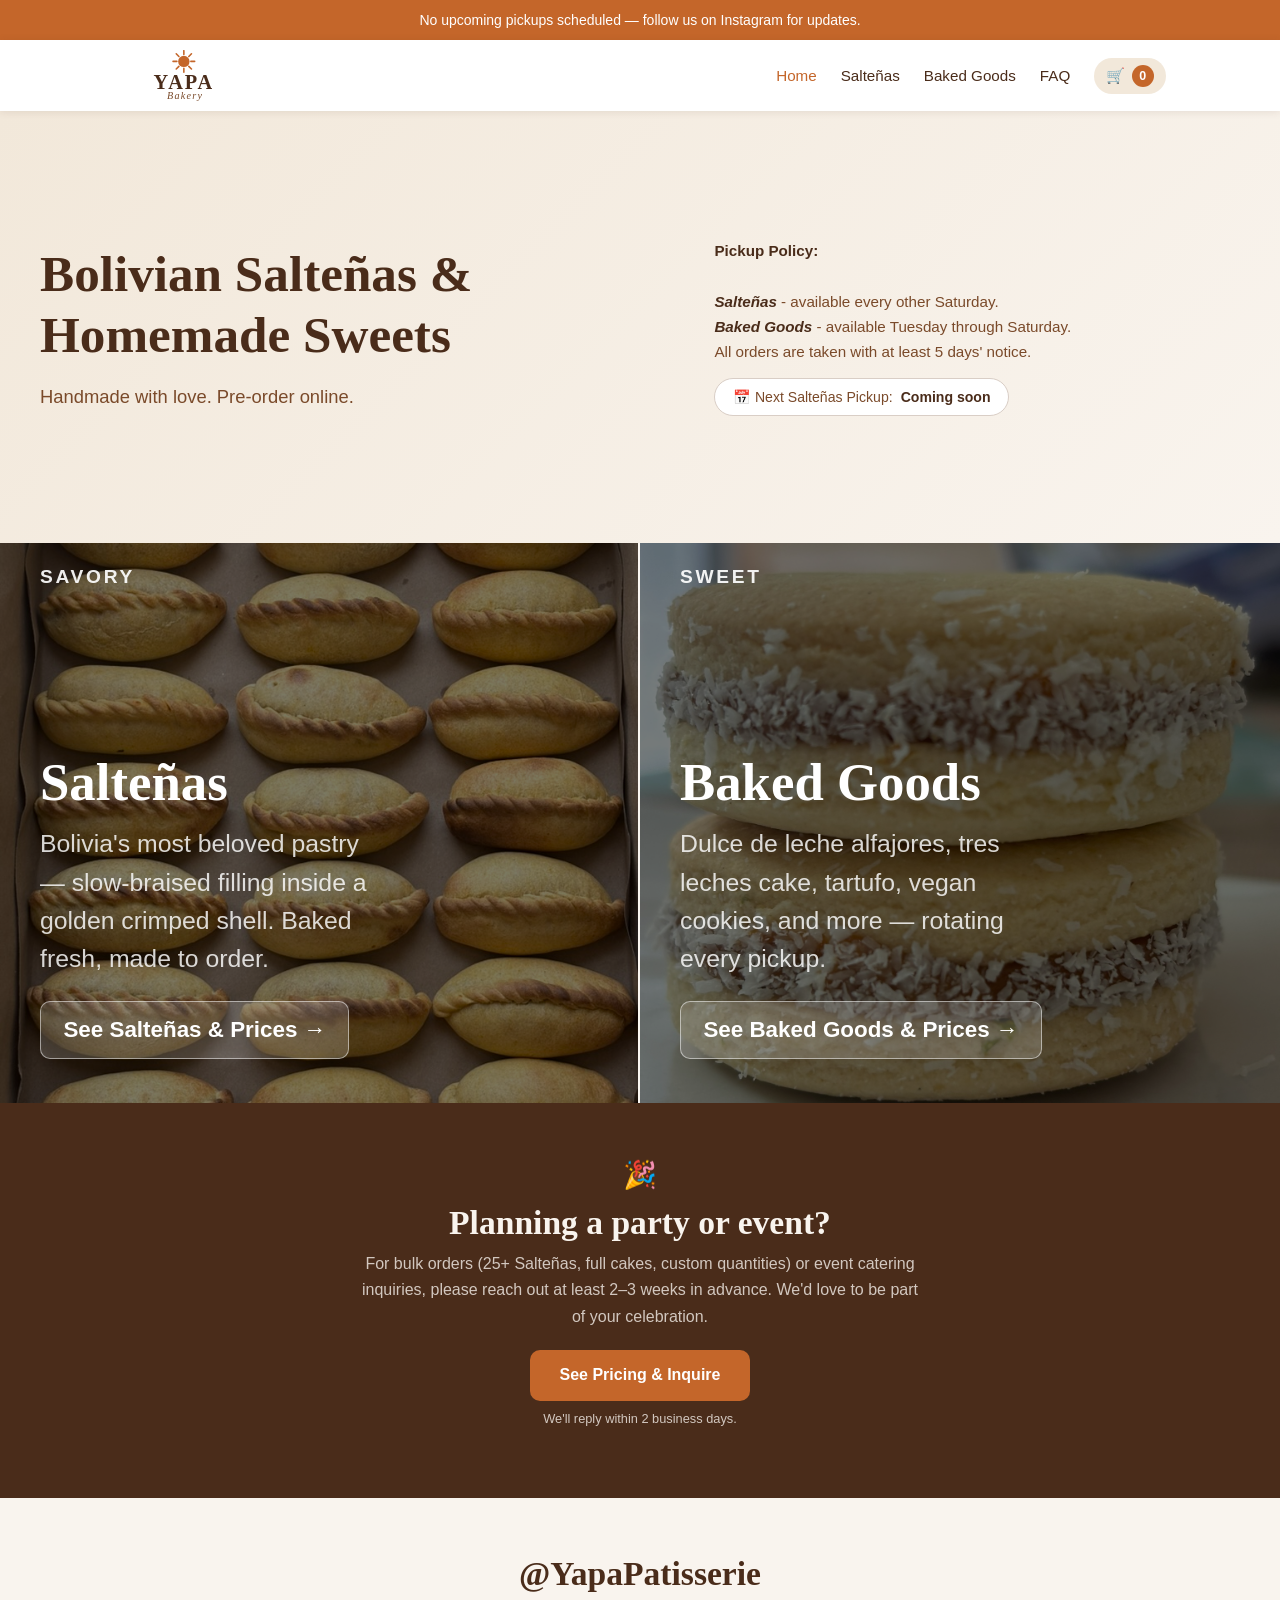
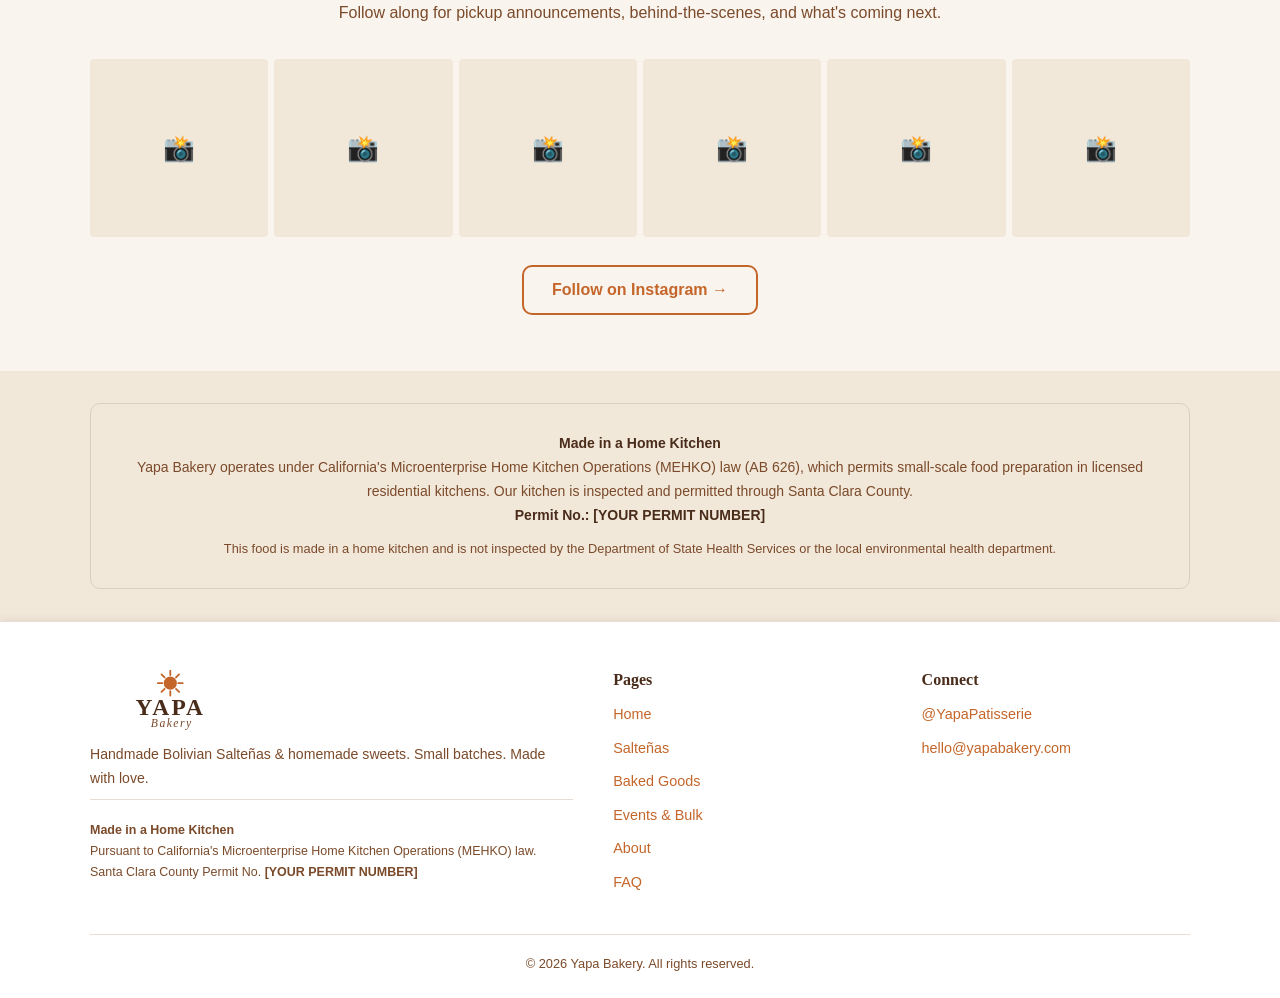
==== index.html @ ff2d9d15 "Update home hero text and remove location pill" ====
<!DOCTYPE html>
<html lang="en">
<head>
  <meta charset="UTF-8">
  <meta name="viewport" content="width=device-width, initial-scale=1.0">
  <title>Yapa Bakery — Bolivian Salteñas &amp; Homemade Sweets</title>
  <meta name="description" content="Yapa Bakery offers handmade Bolivian Salteñas and homemade sweets for pickup in Santa Clara County. Pre-order online — fresh, made with love.">
  <link rel="stylesheet" href="css/styles.css">
</head>
<body>

  <!-- Pickup Banner -->
  <div class="pickup-banner" id="pickup-banner">Loading pickup info…</div>

  <!-- Header -->
  <header class="site-header">
    <nav class="nav-inner">
      <a href="index.html" class="logo">
        <img src="Images/yapa_logo_option_b.svg" alt="Yapa Bakery">
      </a>
      <button class="hamburger" id="hamburger" aria-label="Toggle menu">
        <span></span><span></span><span></span>
      </button>
      <ul class="nav-links" id="nav-links">
        <li><a href="index.html">Home</a></li>
        <li><a href="saltenas.html">Salteñas</a></li>
        <li><a href="baked-goods.html">Baked Goods</a></li>
        <li><a href="faq.html">FAQ</a></li>
        <li class="nav-cart"><a href="cart.html" aria-label="View cart">🛒 <span id="nav-cart-count">0</span></a></li>
      </ul>
    </nav>
  </header>

  <main>

    <!-- ── Hero ── -->
    <section class="hero home-hero-plain" style="background: linear-gradient(135deg, #f2e8da 0%, #f9f4ee 100%);">
      <div class="hero-content home-hero-grid">
        <div class="home-hero-col home-hero-left">
          <h1>Bolivian Salteñas &amp; Homemade Sweets</h1>
          <p class="hero-intro">Handmade with love. Pre-order online.</p>
        </div>
        <div class="home-hero-col home-hero-right">
          <p class="hero-policy"><strong>Pickup Policy:</strong><br><br><strong><em>Salteñas</em></strong> - available every other Saturday.<br><strong><em>Baked Goods</em></strong> - available Tuesday through Saturday.<br>All orders are taken with at least 5 days' notice.</p>
          <div class="hero-pickup">
            📅 Next Salteñas Pickup: <strong id="hero-pickup-date">Loading…</strong>
          </div>
        </div>
      </div>
    </section>

    <!-- ── Menu Tiles: Salteñas | Baked Goods ── -->
    <div class="split-section">

      <a href="saltenas.html" class="split-tile">
        <div class="split-tile-bg" style="background-image: url('Images/Saltenas.jpeg');"></div>
        <span class="split-tile-label">Savory</span>
        <div class="split-tile-content">
          <h2>Salteñas</h2>
          <p>Bolivia's most beloved pastry — slow-braised filling inside a golden crimped shell. Baked fresh, made to order.</p>
          <span class="btn-tile">See Salteñas &amp; Prices →</span>
        </div>
      </a>

      <a href="baked-goods.html" class="split-tile">
        <div class="split-tile-bg" style="background-image: url('Images/Alfajores.jpeg');"></div>
        <span class="split-tile-label">Sweet</span>
        <div class="split-tile-content">
          <h2>Baked Goods</h2>
          <p>Dulce de leche alfajores, tres leches cake, tartufo, vegan cookies, and more — rotating every pickup.</p>
          <span class="btn-tile">See Baked Goods &amp; Prices →</span>
        </div>
      </a>

    </div>

    <!-- Planning a Party or Event -->
    <section class="events-section">
      <div style="font-size: 1.7rem; margin-bottom: .35rem;">🎉</div>
      <h2>Planning a party or event?</h2>
      <p>For bulk orders (25+ Salteñas, full cakes, custom quantities) or event catering inquiries, please reach out at least 2–3 weeks in advance. We'd love to be part of your celebration.</p>
      <a href="events.html" class="btn btn-primary">See Pricing &amp; Inquire</a>
      <p style="font-size: .8rem; margin-top: .45rem;">We'll reply within 2 business days.</p>
    </section>

    <!-- ── Instagram ── -->
    <section class="insta-section">
      <h2>@YapaPatisserie</h2>
      <p>Follow along for pickup announcements, behind-the-scenes, and what's coming next.</p>
      <!--
        TO ADD YOUR INSTAGRAM FEED:
        1. Go to behold.so → create a free account
        2. Connect your @YapaPatisserie account
        3. Copy the embed code and replace the placeholder grid below
      -->
      <div class="insta-grid">
        <div class="insta-item">📸</div>
        <div class="insta-item">📸</div>
        <div class="insta-item">📸</div>
        <div class="insta-item">📸</div>
        <div class="insta-item">📸</div>
        <div class="insta-item">📸</div>
      </div>
      <a href="https://instagram.com/YapaPatisserie" target="_blank" rel="noopener" class="btn btn-outline">Follow on Instagram →</a>
    </section>

    <!-- MEHKO Disclosure -->
    <section class="section section-alt home-mehko-section">
      <div class="section-inner">
        <div class="mehko-notice">
          <strong>Made in a Home Kitchen</strong><br>
          Yapa Bakery operates under California's Microenterprise Home Kitchen Operations (MEHKO) law (AB 626),
          which permits small-scale food preparation in licensed residential kitchens.
          Our kitchen is inspected and permitted through Santa Clara County.<br>
          <strong>Permit No.: [YOUR PERMIT NUMBER]</strong><br>
          <span class="mehko-disclaimer">
            This food is made in a home kitchen and is not inspected by the Department of State Health Services or the local environmental health department.
          </span>
        </div>
      </div>
    </section>

  </main>

  <!-- Footer -->
  <footer>
    <div class="footer-inner">
      <div>
        <img src="Images/yapa_logo_option_b.svg" alt="Yapa Bakery" class="footer-logo">
        <p>Handmade Bolivian Salteñas &amp; homemade sweets. Small batches. Made with love.</p>
        <p class="footer-mehko">
          <strong>Made in a Home Kitchen</strong><br>
          Pursuant to California's Microenterprise Home Kitchen Operations (MEHKO) law.<br>
          Santa Clara County Permit No. <strong>[YOUR PERMIT NUMBER]</strong>
        </p>
      </div>
      <div>
        <h4>Pages</h4>
        <ul>
          <li><a href="index.html">Home</a></li>
          <li><a href="saltenas.html">Salteñas</a></li>
          <li><a href="baked-goods.html">Baked Goods</a></li>
          <li><a href="events.html">Events &amp; Bulk</a></li>
          <li><a href="about.html">About</a></li>
          <li><a href="faq.html">FAQ</a></li>
        </ul>
      </div>
      <div>
        <h4>Connect</h4>
        <ul>
          <li><a href="https://instagram.com/YapaPatisserie" target="_blank">@YapaPatisserie</a></li>
          <li><a href="mailto:hello@yapabakery.com">hello@yapabakery.com</a></li>
        </ul>
      </div>
    </div>
    <div class="footer-bottom">
      &copy; <span id="year"></span> Yapa Bakery. All rights reserved.
    </div>
  </footer>

  <script src="js/main.js"></script>
  <script>document.getElementById('year').textContent = new Date().getFullYear();</script>
</body>
</html>
---- css/styles.css ----
/* ============================================================
   YAPA BAKERY — Design System
   Colors: deep brown #4A2C1A, terracotta #C4662A,
           cream #F9F4EE, surface #F2E8DA, muted #7A4A2A
   ============================================================ */

:root {
  --brown:      #4A2C1A;
  --terracotta: #C4662A;
  --cream:      #F9F4EE;
  --surface:    #F2E8DA;
  --muted:      #7A4A2A;
  --white:      #ffffff;
  --shadow:     0 2px 14px rgba(74, 44, 26, 0.13);
  --shadow-lg:  0 8px 28px rgba(74, 44, 26, 0.18);
  --font-serif: Georgia, 'Times New Roman', serif;
  --font-sans:  -apple-system, BlinkMacSystemFont, 'Segoe UI', Roboto, sans-serif;
  --max:        1100px;
  --r:          10px;
}

/* ===== RESET ===== */
*, *::before, *::after { box-sizing: border-box; margin: 0; padding: 0; }
html { scroll-behavior: smooth; }
body {
  font-family: var(--font-sans);
  background: var(--cream);
  color: var(--brown);
  line-height: 1.65;
  -webkit-font-smoothing: antialiased;
}

/* ===== TYPOGRAPHY ===== */
h1, h2, h3, h4 { font-family: var(--font-serif); line-height: 1.2; }
h1 { font-size: clamp(2rem, 5vw, 3.2rem); }
h2 { font-size: clamp(1.5rem, 3vw, 2.1rem); }
h3 { font-size: 1.2rem; }
p  { color: var(--muted); }
a  { color: var(--terracotta); text-decoration: none; }
a:hover { text-decoration: underline; }
img { max-width: 100%; height: auto; display: block; }

/* ===== BUTTONS ===== */
.btn {
  display: inline-block;
  padding: .75rem 1.75rem;
  border-radius: var(--r);
  font-family: var(--font-sans);
  font-size: 1rem;
  font-weight: 600;
  cursor: pointer;
  transition: all .2s;
  border: 2px solid transparent;
  text-decoration: none;
  line-height: 1.4;
}
.btn-primary {
  background: var(--terracotta);
  color: var(--white);
}
.btn-primary:hover { background: #a8531f; text-decoration: none; color: var(--white); }
.btn-outline {
  background: transparent;
  border-color: var(--terracotta);
  color: var(--terracotta);
}
.btn-outline:hover { background: var(--terracotta); color: var(--white); text-decoration: none; }
.btn:disabled {
  opacity: .5;
  cursor: not-allowed;
}

/* ===== PICKUP BANNER ===== */
.pickup-banner {
  background: var(--terracotta);
  color: var(--white);
  text-align: center;
  padding: .6rem 1rem;
  font-size: .875rem;
  line-height: 1.5;
}
.pickup-banner strong { font-size: .9rem; }
.pickup-banner a { color: var(--white); text-decoration: underline; font-weight: 600; }

/* ===== HEADER / NAV ===== */
.site-header {
  background: var(--white);
  box-shadow: 0 1px 8px rgba(74, 44, 26, .1);
  position: sticky;
  top: 0;
  z-index: 100;
}
.nav-inner {
  max-width: var(--max);
  margin: 0 auto;
  padding: .6rem 1.5rem;
  display: flex;
  align-items: center;
  justify-content: space-between;
  gap: 1rem;
}
.logo {
  display: flex;
  align-items: center;
  gap: .6rem;
  text-decoration: none;
}
.logo img { height: 52px; width: auto; }
.logo-text {
  font-family: var(--font-serif);
  font-size: 1.3rem;
  font-weight: bold;
  color: var(--brown);
  line-height: 1.1;
}
.logo-text span { color: var(--terracotta); font-style: italic; font-weight: normal; font-size: 1rem; display: block; }

.nav-links {
  display: flex;
  gap: 1.5rem;
  align-items: center;
  list-style: none;
}
.nav-links a {
  color: var(--brown);
  font-weight: 500;
  font-size: .95rem;
  transition: color .2s;
}
.nav-links a:hover,
.nav-links a.active { color: var(--terracotta); text-decoration: none; }
.nav-links .nav-cta a {
  background: var(--terracotta);
  color: var(--white);
  padding: .4rem 1.1rem;
  border-radius: var(--r);
  font-size: .9rem;
}
.nav-links .nav-cta a:hover { background: #a8531f; }

.nav-links .nav-cart a {
  display: inline-flex;
  align-items: center;
  gap: .4rem;
  background: var(--surface);
  color: var(--brown);
  padding: .35rem .75rem;
  border-radius: 999px;
  font-size: .95rem;
  font-weight: 700;
}

.nav-links .nav-cart a:hover {
  background: #e7ddd4;
}

#nav-cart-count {
  min-width: 1.4rem;
  height: 1.4rem;
  display: inline-flex;
  align-items: center;
  justify-content: center;
  border-radius: 999px;
  background: var(--terracotta);
  color: var(--white);
  font-size: .78rem;
  line-height: 1;
  padding: 0 .3rem;
}

/* Hamburger */
.hamburger {
  display: none;
  background: none;
  border: none;
  cursor: pointer;
  padding: .25rem;
  flex-direction: column;
  gap: 5px;
}
.hamburger span {
  display: block;
  width: 24px;
  height: 2px;
  background: var(--brown);
  border-radius: 2px;
  transition: all .3s;
}
.hamburger.open span:nth-child(1) { transform: translateY(7px) rotate(45deg); }
.hamburger.open span:nth-child(2) { opacity: 0; }
.hamburger.open span:nth-child(3) { transform: translateY(-7px) rotate(-45deg); }

/* ===== PAGE HEADER ===== */
.page-header {
  background: var(--surface);
  padding: 3.5rem 1.5rem 2.5rem;
  text-align: center;
}
.page-header h1 { margin-bottom: .5rem; }
.page-header p { font-size: 1.05rem; max-width: 560px; margin: 0 auto; }

/* ===== HERO ===== */
.hero {
  position: relative;
  min-height: 82vh;
  display: flex;
  align-items: center;
}
.hero-bg {
  position: absolute;
  inset: 0;
  background-size: cover;
  background-position: center 30%;
  filter: brightness(.55);
}
.hero-content {
  position: relative;
  max-width: var(--max);
  margin: 0 auto;
  padding: 5rem 1.5rem;
  color: var(--white);
}
.hero-eyebrow {
  display: inline-block;
  background: var(--terracotta);
  color: var(--white);
  padding: .3rem .9rem;
  border-radius: 20px;
  font-size: .78rem;
  font-weight: 700;
  letter-spacing: .08em;
  text-transform: uppercase;
  margin-bottom: .9rem;
}
.hero-content h1 { color: var(--white); max-width: 640px; margin-bottom: 1rem; }
.hero-content p { font-size: 1.15rem; max-width: 500px; color: rgba(255,255,255,.88); margin-bottom: 1.75rem; }
.hero-actions { display: flex; gap: .75rem; flex-wrap: wrap; }

/* ===== SECTIONS ===== */
.section { padding: 4.5rem 1.5rem; }
.section-alt { background: var(--surface); }
.section-inner { max-width: var(--max); margin: 0 auto; }

.section-header {
  text-align: center;
  margin-bottom: 2.75rem;
}
.section-header h2 { margin-bottom: .5rem; }
.section-header p { font-size: 1.05rem; }
.divider {
  width: 55px;
  height: 3px;
  background: var(--terracotta);
  border-radius: 2px;
  margin: .7rem auto 0;
}

/* ===== FOOD CARDS ===== */
.food-grid {
  display: grid;
  grid-template-columns: repeat(auto-fit, minmax(290px, 1fr));
  gap: 1.5rem;
}
.food-card {
  background: var(--white);
  border-radius: var(--r);
  overflow: hidden;
  box-shadow: var(--shadow);
  transition: transform .2s, box-shadow .2s;
}
.food-card:hover { transform: translateY(-5px); box-shadow: var(--shadow-lg); }
.food-card img { width: 100%; height: 230px; object-fit: cover; }
.food-card-body { padding: 1.25rem; }
.food-card-body h3 { margin-bottom: .35rem; color: var(--brown); }
.food-card-body p { font-size: .93rem; }

/* ===== STORY SECTION ===== */
.story-grid {
  display: grid;
  grid-template-columns: 1fr 1fr;
  gap: 3.5rem;
  align-items: center;
}
.story-text h2 { margin-bottom: 1rem; }
.story-text p { margin-bottom: .9rem; line-height: 1.85; }
.story-text .btn { margin-top: .5rem; }
.story-img { border-radius: var(--r); overflow: hidden; box-shadow: var(--shadow-lg); }
.story-img img { width: 100%; aspect-ratio: 4/3; object-fit: cover; }

/* Next Pickup callout */
.pickup-callout {
  background: var(--brown);
  color: var(--cream);
  border-radius: var(--r);
  padding: 2rem 2.5rem;
  display: flex;
  align-items: center;
  justify-content: space-between;
  gap: 1.5rem;
  flex-wrap: wrap;
  margin-top: 3rem;
}
.pickup-callout h3 { color: var(--cream); font-family: var(--font-serif); margin-bottom: .25rem; }
.pickup-callout p { color: rgba(249,244,238,.75); margin: 0; font-size: .95rem; }
#callout-date { color: var(--terracotta); }

/* ===== FOOD PAGE ===== */
.food-section { padding: 4rem 1.5rem; }
.food-section:nth-child(even) { background: var(--surface); }
.food-section-inner { max-width: var(--max); margin: 0 auto; }

.food-feature {
  display: grid;
  grid-template-columns: 1.1fr 1fr;
  gap: 3rem;
  align-items: start;
  margin-bottom: 2.5rem;
}
.food-feature.reverse { direction: rtl; }
.food-feature.reverse > * { direction: ltr; }
.food-feature img {
  width: 100%;
  border-radius: var(--r);
  aspect-ratio: 4/3;
  object-fit: cover;
  box-shadow: var(--shadow);
}
.food-feature-text h2 { margin-bottom: .75rem; }
.food-feature-text p { line-height: 1.85; margin-bottom: .75rem; }
.food-tag {
  display: inline-block;
  background: var(--surface);
  color: var(--muted);
  border: 1px solid #d9cec6;
  padding: .2rem .7rem;
  border-radius: 20px;
  font-size: .78rem;
  font-weight: 600;
  margin: 0 .25rem .5rem 0;
  text-transform: uppercase;
  letter-spacing: .04em;
}
.photo-mosaic {
  display: grid;
  grid-template-columns: repeat(auto-fill, minmax(180px, 1fr));
  gap: .85rem;
  margin-top: 1.75rem;
}
.photo-mosaic img {
  border-radius: var(--r);
  width: 100%;
  aspect-ratio: 1/1;
  object-fit: cover;
  transition: transform .2s, box-shadow .2s;
}
.photo-mosaic img:hover { transform: scale(1.03); box-shadow: var(--shadow-lg); }
.photo-mosaic img.tall { aspect-ratio: 3/4; }

/* ===== ORDER PAGE ===== */
.order-wrapper {
  max-width: 820px;
  margin: 0 auto;
  padding: 3rem 1.5rem;
}
.order-info-bar {
  background: var(--surface);
  border-left: 4px solid var(--terracotta);
  border-radius: 0 var(--r) var(--r) 0;
  padding: 1.1rem 1.5rem;
  margin-bottom: 2rem;
}
.order-info-bar h3 { margin-bottom: .3rem; font-size: 1.05rem; }
.order-info-bar p { font-size: .9rem; margin: 0; }

.order-form-card {
  background: var(--white);
  border-radius: var(--r);
  box-shadow: var(--shadow);
  padding: 2rem 2.25rem;
}
.form-row {
  display: grid;
  grid-template-columns: 1fr 1fr;
  gap: 1rem;
}
.form-group { margin-bottom: 1.1rem; }
.form-group label {
  display: block;
  font-weight: 600;
  font-size: .9rem;
  color: var(--brown);
  margin-bottom: .35rem;
}
.form-group input,
.form-group select,
.form-group textarea {
  width: 100%;
  padding: .65rem .9rem;
  border: 1.5px solid #d9cec6;
  border-radius: var(--r);
  font-family: var(--font-sans);
  font-size: .97rem;
  background: var(--cream);
  color: var(--brown);
  transition: border-color .2s;
}
.form-group input:focus,
.form-group select:focus,
.form-group textarea:focus {
  outline: none;
  border-color: var(--terracotta);
}

.menu-section-title {
  font-family: var(--font-serif);
  font-size: 1rem;
  color: var(--muted);
  margin: 1.5rem 0 .4rem;
  padding-bottom: .35rem;
  border-bottom: 1px solid var(--surface);
  text-transform: uppercase;
  letter-spacing: .04em;
  font-size: .82rem;
  font-weight: bold;
}
.item-row {
  display: flex;
  align-items: center;
  justify-content: space-between;
  gap: .75rem;
  padding: .65rem 0;
  border-bottom: 1px solid #f3ede7;
}
.item-row:last-child { border-bottom: none; }
.item-info { flex: 1; }
.item-name { font-weight: 600; font-size: .97rem; color: var(--brown); }
.item-desc { font-size: .82rem; color: var(--muted); }
.item-price-tag { font-size: .88rem; color: var(--terracotta); font-weight: 600; min-width: 50px; text-align: right; }
.qty-wrap { display: flex; align-items: center; gap: .4rem; }
.qty-input {
  width: 58px !important;
  text-align: center;
  padding: .45rem .5rem !important;
  font-weight: 600;
}

.order-total-bar {
  background: var(--surface);
  border-radius: var(--r);
  padding: 1rem 1.25rem;
  display: flex;
  justify-content: space-between;
  align-items: center;
  margin: 1.5rem 0;
}
.order-total-bar .label { font-weight: 600; color: var(--brown); }
.order-total-bar .amount {
  font-family: var(--font-serif);
  font-size: 1.5rem;
  color: var(--terracotta);
  font-weight: bold;
}

.cart-add-panel {
  margin: 1.4rem 0 1rem;
  padding: 1rem 1.1rem;
  border: 1px solid #e6d9cf;
  border-radius: var(--r);
  background: var(--surface);
}

.cart-add-panel h3 {
  font-size: 1rem;
  margin-bottom: .7rem;
}

.cart-add-row {
  display: grid;
  grid-template-columns: minmax(210px, 1fr) 90px auto;
  gap: .7rem;
}

.cart-add-row select,
.cart-add-row input {
  width: 100%;
  padding: .65rem .8rem;
  border: 1.5px solid #d9cec6;
  border-radius: var(--r);
  font-family: var(--font-sans);
  font-size: .95rem;
  background: var(--cream);
  color: var(--brown);
}

.cart-add-row .btn {
  white-space: nowrap;
}

.submit-btn-wrap { text-align: center; }
#submit-order-btn {
  width: 100%;
  padding: 1rem;
  font-size: 1.05rem;
}

.closed-notice {
  background: var(--surface);
  border-radius: var(--r);
  padding: 2.5rem 2rem;
  text-align: center;
}
.closed-notice h3 { margin-bottom: .75rem; }
.closed-notice p { margin-bottom: 1.25rem; }

/* Bulk orders section */
.bulk-section {
  background: var(--surface);
  border-radius: var(--r);
  padding: 2rem;
  margin-top: 2.5rem;
  text-align: center;
}
.bulk-section h3 { margin-bottom: .6rem; }
.bulk-section p { margin-bottom: 1.25rem; font-size: .95rem; }

/* ===== ABOUT PAGE ===== */
.about-lead {
  display: grid;
  grid-template-columns: 1fr 1.3fr;
  gap: 3.5rem;
  align-items: center;
  max-width: var(--max);
  margin: 0 auto;
  padding: 4.5rem 1.5rem;
}
.about-lead img {
  border-radius: var(--r);
  width: 100%;
  aspect-ratio: 3/4;
  object-fit: cover;
  box-shadow: var(--shadow-lg);
}
.about-text h1 { margin-bottom: 1rem; }
.about-text p { line-height: 1.9; margin-bottom: 1rem; }
.about-text blockquote {
  border-left: 3px solid var(--terracotta);
  padding: .6rem 1.25rem;
  font-family: var(--font-serif);
  font-size: 1.1rem;
  color: var(--brown);
  font-style: italic;
  margin: 1.5rem 0;
}

.yapa-meaning-section {
  background: var(--brown);
  padding: 4rem 1.5rem;
  text-align: center;
}
.yapa-meaning-section h2 { color: var(--cream); margin-bottom: 1rem; }
.yapa-meaning-section p { color: rgba(249,244,238,.8); max-width: 620px; margin: 0 auto .85rem; line-height: 1.9; }
.yapa-word {
  font-family: var(--font-serif);
  font-size: 4rem;
  color: var(--terracotta);
  line-height: 1;
  margin-bottom: .5rem;
}

.bolivian-section {
  max-width: var(--max);
  margin: 0 auto;
  padding: 4rem 1.5rem;
  display: grid;
  grid-template-columns: 1fr 1fr;
  gap: 3rem;
  align-items: center;
}
.bolivian-section img {
  border-radius: var(--r);
  width: 100%;
  aspect-ratio: 4/3;
  object-fit: cover;
  box-shadow: var(--shadow);
}
.bolivian-text h2 { margin-bottom: 1rem; }
.bolivian-text p { line-height: 1.9; margin-bottom: .9rem; }

.mehko-notice {
  background: var(--surface);
  border: 1px solid #d9cec6;
  border-radius: var(--r);
  padding: 1.25rem 1.75rem;
  max-width: var(--max);
  margin: 0 auto 3rem;
  font-size: .875rem;
  color: var(--muted);
  text-align: center;
  line-height: 1.7;
}
.mehko-notice strong { color: var(--brown); }

.home-mehko-section {
  padding-top: 2rem;
  padding-bottom: 2rem;
}

.home-mehko-section .section-inner {
  display: flex;
  justify-content: center;
}

.home-mehko-section .mehko-notice {
  margin-bottom: 0;
  padding: 1.75rem 2rem;
}

.mehko-disclaimer {
  font-size: .8rem;
  display: block;
  margin-top: .65rem;
}

/* ===== FAQ PAGE ===== */
.faq-wrapper {
  max-width: 740px;
  margin: 0 auto;
  padding: 3rem 1.5rem;
}
.faq-item { border-bottom: 1px solid #d9cec6; }
.faq-q {
  width: 100%;
  text-align: left;
  background: none;
  border: none;
  padding: 1.2rem 0;
  font-family: var(--font-serif);
  font-size: 1.05rem;
  color: var(--brown);
  cursor: pointer;
  display: flex;
  justify-content: space-between;
  align-items: center;
  gap: 1rem;
}
.faq-icon {
  font-size: 1.4rem;
  color: var(--terracotta);
  line-height: 1;
  flex-shrink: 0;
  transition: transform .25s;
}
.faq-item.open .faq-icon { transform: rotate(45deg); }
.faq-a {
  display: none;
  padding-bottom: 1.25rem;
  color: var(--muted);
  line-height: 1.85;
  font-size: .97rem;
}
.faq-a p { margin-bottom: .65rem; color: var(--muted); }
.faq-a p:last-child { margin-bottom: 0; }
.faq-item.open .faq-a { display: block; }

/* ===== FOOTER ===== */
footer {
  background: var(--white);
  color: var(--muted);
  padding: 3rem 1.5rem 1.5rem;
  border-top: 1px solid #e7ddd4;
  box-shadow: 0 -1px 8px rgba(74, 44, 26, .1);
}
.footer-inner {
  max-width: var(--max);
  margin: 0 auto;
  display: grid;
  grid-template-columns: 1.8fr 1fr 1fr;
  gap: 2.5rem;
  padding-bottom: 2rem;
}
footer h4 { color: var(--brown); font-family: var(--font-serif); margin-bottom: .75rem; font-size: 1rem; }
footer p { color: var(--muted); font-size: .88rem; line-height: 1.75; }
footer a { color: var(--terracotta); font-size: .9rem; }
footer a:hover { color: #a8531f; text-decoration: none; }
footer ul { list-style: none; }
footer ul li { margin-bottom: .45rem; }
.footer-logo {
  height: 60px;
  width: auto;
  margin-bottom: .75rem;
  filter: none;
}
.footer-mehko {
  border-top: 1px solid #e7ddd4;
  padding-top: 1.25rem;
  margin-top: .5rem;
  font-size: .78rem;
  color: var(--muted);
  line-height: 1.7;
}
.footer-bottom {
  border-top: 1px solid #e7ddd4;
  padding-top: 1.1rem;
  text-align: center;
  font-size: .8rem;
  color: var(--muted);
  max-width: var(--max);
  margin: 0 auto;
}

/* ===== UTILITIES ===== */
.text-center { text-align: center; }
.mt-2 { margin-top: 2rem; }
.hidden { display: none !important; }

/* ===== RESPONSIVE ===== */
@media (max-width: 800px) {
  .hamburger { display: flex; }
  .nav-links {
    display: none;
    position: absolute;
    top: 100%;
    left: 0;
    right: 0;
    background: var(--white);
    flex-direction: column;
    padding: 1rem 1.5rem;
    box-shadow: 0 4px 16px rgba(74,44,26,.12);
    gap: .7rem;
  }
  .nav-links.open { display: flex; }

  .story-grid,
  .food-feature,
  .food-feature.reverse,
  .about-lead,
  .bolivian-section {
    grid-template-columns: 1fr;
    direction: ltr;
  }
  .food-feature.reverse { direction: ltr; }

  .footer-inner { grid-template-columns: 1fr; gap: 1.5rem; }
  .hero { min-height: 65vh; }
  .hero-content { padding: 3.5rem 1.25rem; }
  .food-grid { grid-template-columns: 1fr; }
  .form-row { grid-template-columns: 1fr; }
  .pickup-callout { text-align: center; justify-content: center; }
  .order-form-card { padding: 1.5rem; }
}

@media (max-width: 500px) {
  .hero-actions { flex-direction: column; align-items: flex-start; }
  .photo-mosaic { grid-template-columns: 1fr 1fr; }
}

/* ===== HOMEPAGE — HERO PICKUP PILL ===== */
.hero-pickup {
  display: inline-flex;
  align-items: center;
  gap: .5rem;
  background: rgba(255,255,255,.15);
  border: 1px solid rgba(255,255,255,.3);
  border-radius: 30px;
  padding: .4rem 1.1rem;
  font-size: .88rem;
  color: rgba(255,255,255,.9);
  margin-bottom: 1.25rem;
}
.hero-pickup strong { color: var(--white); }
.hero { min-height: 65vh; } /* shorter on home page */

.home-hero-plain {
  min-height: 48vh;
}

.home-hero-plain .home-hero-grid {
  display: grid;
  grid-template-columns: 1.1fr .9fr;
  gap: 2rem;
  align-items: center;
  padding-top: 2.6rem;
  padding-bottom: 2.6rem;
}

.home-hero-col {
  max-width: 100%;
}

.home-hero-plain .home-hero-left {
  text-align: left;
}

.home-hero-plain .home-hero-left .hero-eyebrow,
.home-hero-plain .home-hero-left h1,
.home-hero-plain .home-hero-left .hero-intro {
  text-align: left;
  margin-left: 0;
  margin-right: 0;
}

.home-hero-plain .home-hero-left h1 {
  max-width: 540px;
}

.home-hero-plain .hero-content {
  color: var(--brown);
  max-width: none;
  width: 100%;
  margin: 0;
  padding-left: 2.5rem;
  padding-right: 2.5rem;
}

.home-hero-plain .hero-content h1 {
  color: var(--brown);
}

.home-hero-plain .hero-content p {
  color: var(--muted);
}

.home-hero-plain .hero-intro {
  text-align: left;
  max-width: 520px;
  margin: 0;
}

.home-hero-plain .hero-policy {
  max-width: 520px;
  margin: 0 0 .9rem 0;
  font-size: .95rem;
  line-height: 1.65;
}

.home-hero-plain .hero-policy strong {
  color: var(--brown);
}

.home-hero-plain .hero-pickup {
  background: var(--white);
  border-color: #d9cec6;
  color: var(--muted);
  margin-bottom: 0;
}

.home-hero-plain .hero-pickup strong {
  color: var(--brown);
}

@media (max-width: 860px) {
  .home-hero-plain {
    min-height: auto;
  }

  .home-hero-plain .hero-content {
    padding-left: 1.25rem;
    padding-right: 1.25rem;
  }

  .home-hero-plain .home-hero-grid {
    grid-template-columns: 1fr;
    gap: 1.1rem;
    padding-top: 2rem;
    padding-bottom: 2rem;
  }

  .home-hero-plain .hero-intro,
  .home-hero-plain .hero-policy {
    max-width: 100%;
  }
}

/* ===== HOMEPAGE — CATEGORY SECTIONS ===== */
.home-cat { }
.home-cat-inner {
  display: grid;
  grid-template-columns: 1fr 1fr;
  min-height: 500px;
}
.home-cat-img { overflow: hidden; }
.home-cat-img img {
  width: 100%;
  height: 100%;
  object-fit: cover;
  transition: transform .5s;
}
.home-cat-img:hover img { transform: scale(1.03); }

.home-cat-text {
  padding: 3.5rem 4rem;
  display: flex;
  flex-direction: column;
  justify-content: center;
  background: var(--white);
}
.home-cat-alt .home-cat-inner { direction: rtl; }
.home-cat-alt .home-cat-text,
.home-cat-alt .home-cat-img,
.home-cat-alt .home-cat-photos { direction: ltr; }
.home-cat-alt .home-cat-text { background: var(--surface); }

.home-cat-label {
  display: inline-block;
  font-size: .72rem;
  font-weight: 700;
  text-transform: uppercase;
  letter-spacing: .12em;
  color: var(--terracotta);
  margin-bottom: .6rem;
}
.home-cat-text h2 { margin-bottom: .65rem; }
.home-cat-text > p { margin-bottom: 1.25rem; line-height: 1.8; }

/* Mini price list inside category sections */
.item-list {
  list-style: none;
  margin-bottom: 1.75rem;
  border-top: 1px solid #e8ddd5;
}
.item-list li {
  display: flex;
  justify-content: space-between;
  align-items: baseline;
  padding: .55rem 0;
  border-bottom: 1px solid #e8ddd5;
  font-size: .93rem;
  color: var(--brown);
  gap: 1rem;
}
.item-list .item-label { flex: 1; }
.item-list .price {
  color: var(--terracotta);
  font-weight: 600;
  font-size: .88rem;
  white-space: nowrap;
}

/* Sweet section — 2×2 photo grid */
.home-cat-photos {
  display: grid;
  grid-template-columns: 1fr 1fr;
  grid-template-rows: 1fr 1fr;
  overflow: hidden;
  gap: 3px;
}
.home-cat-photos img {
  width: 100%;
  height: 100%;
  object-fit: cover;
  transition: transform .4s;
}
.home-cat-photos img:hover { transform: scale(1.05); }

/* ===== HOMEPAGE — EVENTS SECTION ===== */
.events-section {
  background: var(--brown);
  padding: 3.1rem 1.5rem;
  text-align: center;
}
.events-section h2 { color: var(--cream); margin-bottom: .45rem; }
.events-section > p {
  color: rgba(249,244,238,.78);
  max-width: 560px;
  margin: 0 auto 1.25rem;
  line-height: 1.65;
}
.events-grid {
  display: grid;
  grid-template-columns: repeat(auto-fit, minmax(200px, 1fr));
  gap: 1.25rem;
  max-width: var(--max);
  margin: 0 auto 2.5rem;
  text-align: left;
}
.events-card {
  background: rgba(255,255,255,.08);
  border: 1px solid rgba(255,255,255,.1);
  border-radius: var(--r);
  padding: 1.5rem 1.25rem;
}
.events-card .ec-icon { font-size: 1.75rem; margin-bottom: .6rem; }
.events-card h4 { color: var(--cream); font-family: var(--font-serif); margin-bottom: .4rem; font-size: 1rem; }
.events-card p { color: rgba(249,244,238,.65); font-size: .88rem; line-height: 1.7; }

/* ===== HOMEPAGE — ABOUT STRIP ===== */
.about-strip {
  background: var(--surface);
  padding: 3rem 1.5rem;
}
.about-strip-inner {
  max-width: var(--max);
  margin: 0 auto;
  display: grid;
  grid-template-columns: 1fr auto;
  align-items: center;
  gap: 2rem;
}
.about-strip h3 { margin-bottom: .4rem; font-size: 1.3rem; }
.about-strip p { line-height: 1.8; max-width: 580px; }

/* ===== RESPONSIVE — HOME CAT ===== */
@media (max-width: 800px) {
  .home-cat-inner {
    grid-template-columns: 1fr;
    min-height: auto;
    direction: ltr !important;
  }
  .home-cat-img { height: 280px; }
  .home-cat-photos { height: 280px; }
  .home-cat-text { padding: 2.25rem 1.5rem; }
  .about-strip-inner { grid-template-columns: 1fr; }
  .events-grid { grid-template-columns: 1fr 1fr; }
}
@media (max-width: 500px) {
  .events-grid { grid-template-columns: 1fr; }
}

/* ===== HOME — SPLIT TILES (Salteñas | Baked Goods) ===== */
.split-section {
  display: grid;
  grid-template-columns: 1fr 1fr;
  min-height: 560px;
}
.split-tile {
  position: relative;
  overflow: hidden;
  display: flex;
  align-items: flex-end;
  text-decoration: none;
}
.split-tile-bg {
  position: absolute;
  inset: 0;
  background-size: cover;
  background-position: center;
  filter: brightness(.48);
  transition: transform .6s, filter .4s;
}
.split-tile:hover .split-tile-bg {
  transform: scale(1.05);
  filter: brightness(.38);
}
.split-tile-content {
  position: relative;
  padding: 2.75rem 2.5rem;
  color: var(--white);
  width: 100%;
}
.split-tile:first-child {
  border-right: 2px solid rgba(255,255,255,.18);
}
.split-tile-label {
  position: absolute;
  top: 1.1rem;
  left: 2.5rem;
  z-index: 2;
  display: block;
  font-size: 1.2rem;
  font-weight: 900;
  text-transform: uppercase;
  letter-spacing: .14em;
  color: rgba(255,255,255,.92);
  margin: 0;
  min-height: 0;
}
.split-tile-content h2 {
  color: var(--white);
  margin-top: 1.8rem;
  margin-bottom: .6rem;
  font-size: clamp(2.6rem, 4.3vw, 3.3rem);
  line-height: 1.15;
  min-height: 1.2em;
}
.split-tile-content p {
  color: rgba(255,255,255,.82);
  font-size: 1.55rem;
  max-width: 340px;
  line-height: 1.55;
  margin-bottom: 1.4rem;
}
.split-tile .btn-tile {
  display: inline-block;
  background: rgba(255,255,255,.18);
  border: 1.5px solid rgba(255,255,255,.5);
  color: var(--white);
  padding: .6rem 1.4rem;
  border-radius: var(--r);
  font-weight: 600;
  font-size: 1.4rem;
  transition: background .2s, border-color .2s;
  text-decoration: none;
}
.split-tile:hover .btn-tile {
  background: var(--terracotta);
  border-color: var(--terracotta);
}

/* ===== HOME — INSTAGRAM FEED ===== */
.insta-section {
  padding: 3.5rem 1.5rem;
  text-align: center;
  background: var(--cream);
}
.insta-section h2 { margin-bottom: .35rem; }
.insta-section > p { margin-bottom: 2rem; }
.insta-grid {
  display: grid;
  grid-template-columns: repeat(6, 1fr);
  gap: 6px;
  max-width: var(--max);
  margin: 0 auto 1.75rem;
}
.insta-item {
  aspect-ratio: 1/1;
  background: var(--surface);
  border-radius: 4px;
  overflow: hidden;
  display: flex;
  align-items: center;
  justify-content: center;
  font-size: 1.6rem;
  color: var(--muted);
  transition: opacity .2s, transform .2s;
}
.insta-item:hover { opacity: .85; transform: scale(1.03); }
.insta-item img { width: 100%; height: 100%; object-fit: cover; }

/* ===== SALTEÑAS PAGE ===== */
.saltenas-hero .hero-bg {
  background-size: cover !important;
  background-position: center 26%;
  background-repeat: no-repeat;
}

.saltenas-order-section {
  padding-top: 2.6rem;
  padding-bottom: 2.6rem;
}

.saltenas-quick-order {
  background: var(--white);
  border-radius: var(--r);
  padding: 1.4rem 1.5rem;
  border: 1px solid #e6d9cf;
  box-shadow: var(--shadow);
}

.saltenas-quick-grid {
  display: grid;
  grid-template-columns: repeat(auto-fit, minmax(170px, 1fr));
  gap: .85rem;
  margin-bottom: 1rem;
}

.saltenas-quick-item {
  background: var(--white);
  border-radius: var(--r);
  border: 1px solid #e6d9cf;
  padding: .9rem;
}

.saltenas-quick-item label {
  display: block;
  font-weight: 700;
  margin-bottom: .2rem;
  color: var(--brown);
}

.saltenas-quick-price {
  color: var(--terracotta);
  font-weight: 700;
  margin-bottom: .55rem;
  font-size: .95rem;
}

.saltenas-quick-order .btn {
  display: block;
  width: fit-content;
  margin: 0 auto;
}

.how-to-eat {
  background: var(--surface);
  padding: 4rem 1.5rem;
}
.eat-steps {
  display: grid;
  grid-template-columns: repeat(auto-fit, minmax(200px, 1fr));
  gap: 1.25rem;
  max-width: var(--max);
  margin: 2rem auto 0;
}
.eat-step {
  background: var(--white);
  border-radius: var(--r);
  padding: 1.75rem 1.5rem;
  box-shadow: var(--shadow);
  text-align: center;
}
.eat-step .step-num {
  font-family: var(--font-serif);
  font-size: 2.5rem;
  color: var(--terracotta);
  font-weight: bold;
  line-height: 1;
  margin-bottom: .6rem;
}
.eat-step h4 { margin-bottom: .4rem; font-size: .97rem; }
.eat-step p { font-size: .88rem; line-height: 1.7; }

/* Saltena sizes pricing */
.sizes-grid {
  display: grid;
  grid-template-columns: repeat(auto-fit, minmax(200px, 1fr));
  gap: 1.25rem;
  margin: 2rem 0;
}
.size-card {
  background: var(--white);
  border-radius: var(--r);
  border: 2px solid var(--surface);
  padding: 1.75rem 1.5rem;
  text-align: center;
  box-shadow: var(--shadow);
  transition: border-color .2s, box-shadow .2s;
}
.size-card:hover { border-color: var(--terracotta); box-shadow: var(--shadow-lg); }
.size-card .size-count {
  font-family: var(--font-serif);
  font-size: 2.5rem;
  color: var(--brown);
  font-weight: bold;
  line-height: 1;
  margin-bottom: .3rem;
}
.size-card .size-label { font-size: .85rem; color: var(--muted); margin-bottom: .75rem; }
.size-card .size-price {
  font-size: 1.5rem;
  color: var(--terracotta);
  font-weight: bold;
  font-family: var(--font-serif);
}
.size-card .size-per { font-size: .8rem; color: var(--muted); }

/* ===== BAKED GOODS PAGE ===== */
.quick-cart-bar {
  max-width: var(--max);
  margin: 1.5rem auto 0;
  padding: 1rem 1.25rem;
  background: var(--white);
  border: 1px solid #e6d9cf;
  border-radius: var(--r);
  box-shadow: var(--shadow);
  display: flex;
  align-items: center;
  justify-content: space-between;
  gap: 1rem;
}

.quick-cart-copy {
  font-size: 1rem;
  color: var(--muted);
}

.quick-cart-copy strong {
  color: var(--brown);
  font-family: var(--font-serif);
  font-size: 1.2rem;
}

.goods-section { padding: 3.5rem 1.5rem; }
.goods-section:nth-child(even) { background: var(--surface); }
.goods-section-inner { max-width: var(--max); margin: 0 auto; }
.goods-grid {
  display: grid;
  grid-template-columns: repeat(auto-fill, minmax(250px, 1fr));
  gap: 1.5rem;
  margin-top: 2rem;
}
.goods-card {
  background: var(--white);
  border-radius: var(--r);
  overflow: hidden;
  box-shadow: var(--shadow);
  transition: transform .2s, box-shadow .2s;
}
.goods-card:hover { transform: translateY(-4px); box-shadow: var(--shadow-lg); }
.goods-card img {
  width: 100%;
  height: 210px;
  object-fit: cover;
}
.goods-card-body { padding: 1.1rem 1.25rem 1.4rem; }
.goods-card-body h3 { margin-bottom: .2rem; font-size: 1.05rem; }
.goods-card-body p { font-size: .88rem; line-height: 1.65; margin-bottom: .65rem; }
.goods-card-body .item-price {
  font-weight: 700;
  color: var(--terracotta);
  font-size: .97rem;
}

.quick-qty-row {
  margin-top: .75rem;
  display: flex;
  align-items: center;
  justify-content: space-between;
  gap: .75rem;
}

.quick-qty-label {
  font-size: .82rem;
  font-weight: 700;
  color: var(--muted);
  text-transform: uppercase;
  letter-spacing: .04em;
}

.quick-qty-input {
  width: 78px;
  text-align: center;
  padding: .4rem .5rem;
  border: 1.5px solid #d9cec6;
  border-radius: var(--r);
  background: var(--cream);
  color: var(--brown);
  font-weight: 700;
}

.quick-qty-input:focus {
  outline: none;
  border-color: var(--terracotta);
}

.quick-unavailable {
  margin-top: .8rem;
  font-size: .82rem;
  color: var(--muted);
  font-style: italic;
}

@media (max-width: 700px) {
  .quick-cart-bar {
    margin: 1rem 1rem 0;
    flex-direction: column;
    align-items: stretch;
    text-align: center;
  }

  .quick-cart-bar .btn {
    width: 100%;
  }

  .cart-add-row {
    grid-template-columns: 1fr;
  }
}

/* ===== EVENTS PAGE ===== */
.bulk-table {
  width: 100%;
  border-collapse: collapse;
  margin: 1.75rem 0;
  border-radius: var(--r);
  overflow: hidden;
  box-shadow: var(--shadow);
}
.bulk-table th {
  background: var(--brown);
  color: var(--cream);
  padding: .9rem 1.25rem;
  text-align: left;
  font-family: var(--font-serif);
  font-weight: normal;
  font-size: .95rem;
}
.bulk-table td {
  padding: .9rem 1.25rem;
  border-bottom: 1px solid #e8ddd5;
  color: var(--brown);
  background: var(--white);
  font-size: .95rem;
}
.bulk-table tr:nth-child(even) td { background: var(--surface); }
.bulk-table tr:last-child td { border-bottom: none; }
.bulk-table .price-col { color: var(--terracotta); font-weight: 700; }

/* Inquiry form */
.inquiry-form-wrap {
  background: var(--white);
  border-radius: var(--r);
  box-shadow: var(--shadow);
  padding: 2.25rem;
  max-width: 680px;
}

/* ===== ORDER PAGE — SIMPLIFIED ===== */
.order-status-card {
  background: var(--white);
  border-radius: var(--r);
  box-shadow: var(--shadow);
  padding: 2.5rem;
  text-align: center;
  margin-bottom: 2rem;
}
.order-status-card .status-icon { font-size: 2.5rem; margin-bottom: .75rem; }
.order-status-card h2 { margin-bottom: .5rem; }
.order-status-card p { max-width: 480px; margin: 0 auto 1.5rem; }

.policies-grid {
  display: grid;
  grid-template-columns: repeat(auto-fit, minmax(210px, 1fr));
  gap: 1.25rem;
  margin-top: 1.5rem;
}
.policy-card {
  background: var(--white);
  border-radius: var(--r);
  padding: 1.5rem;
  box-shadow: var(--shadow);
  border-top: 3px solid var(--terracotta);
}
.policy-card h4 { margin-bottom: .5rem; font-size: .95rem; color: var(--brown); }
.policy-card p { font-size: .87rem; line-height: 1.75; }

/* ===== RESPONSIVE — NEW SECTIONS ===== */
@media (max-width: 800px) {
  .split-section { grid-template-columns: 1fr; }
  .split-tile { min-height: 320px; }
  .split-tile:first-child { border-right: none; border-bottom: 2px solid rgba(255,255,255,.18); }
  .insta-grid { grid-template-columns: repeat(3, 1fr); }
}
@media (max-width: 500px) {
  .insta-grid { grid-template-columns: repeat(2, 1fr); }
  .split-tile-content { padding: 1.75rem; }
  .split-tile-label {
    left: 1.75rem;
    top: .95rem;
  }
}
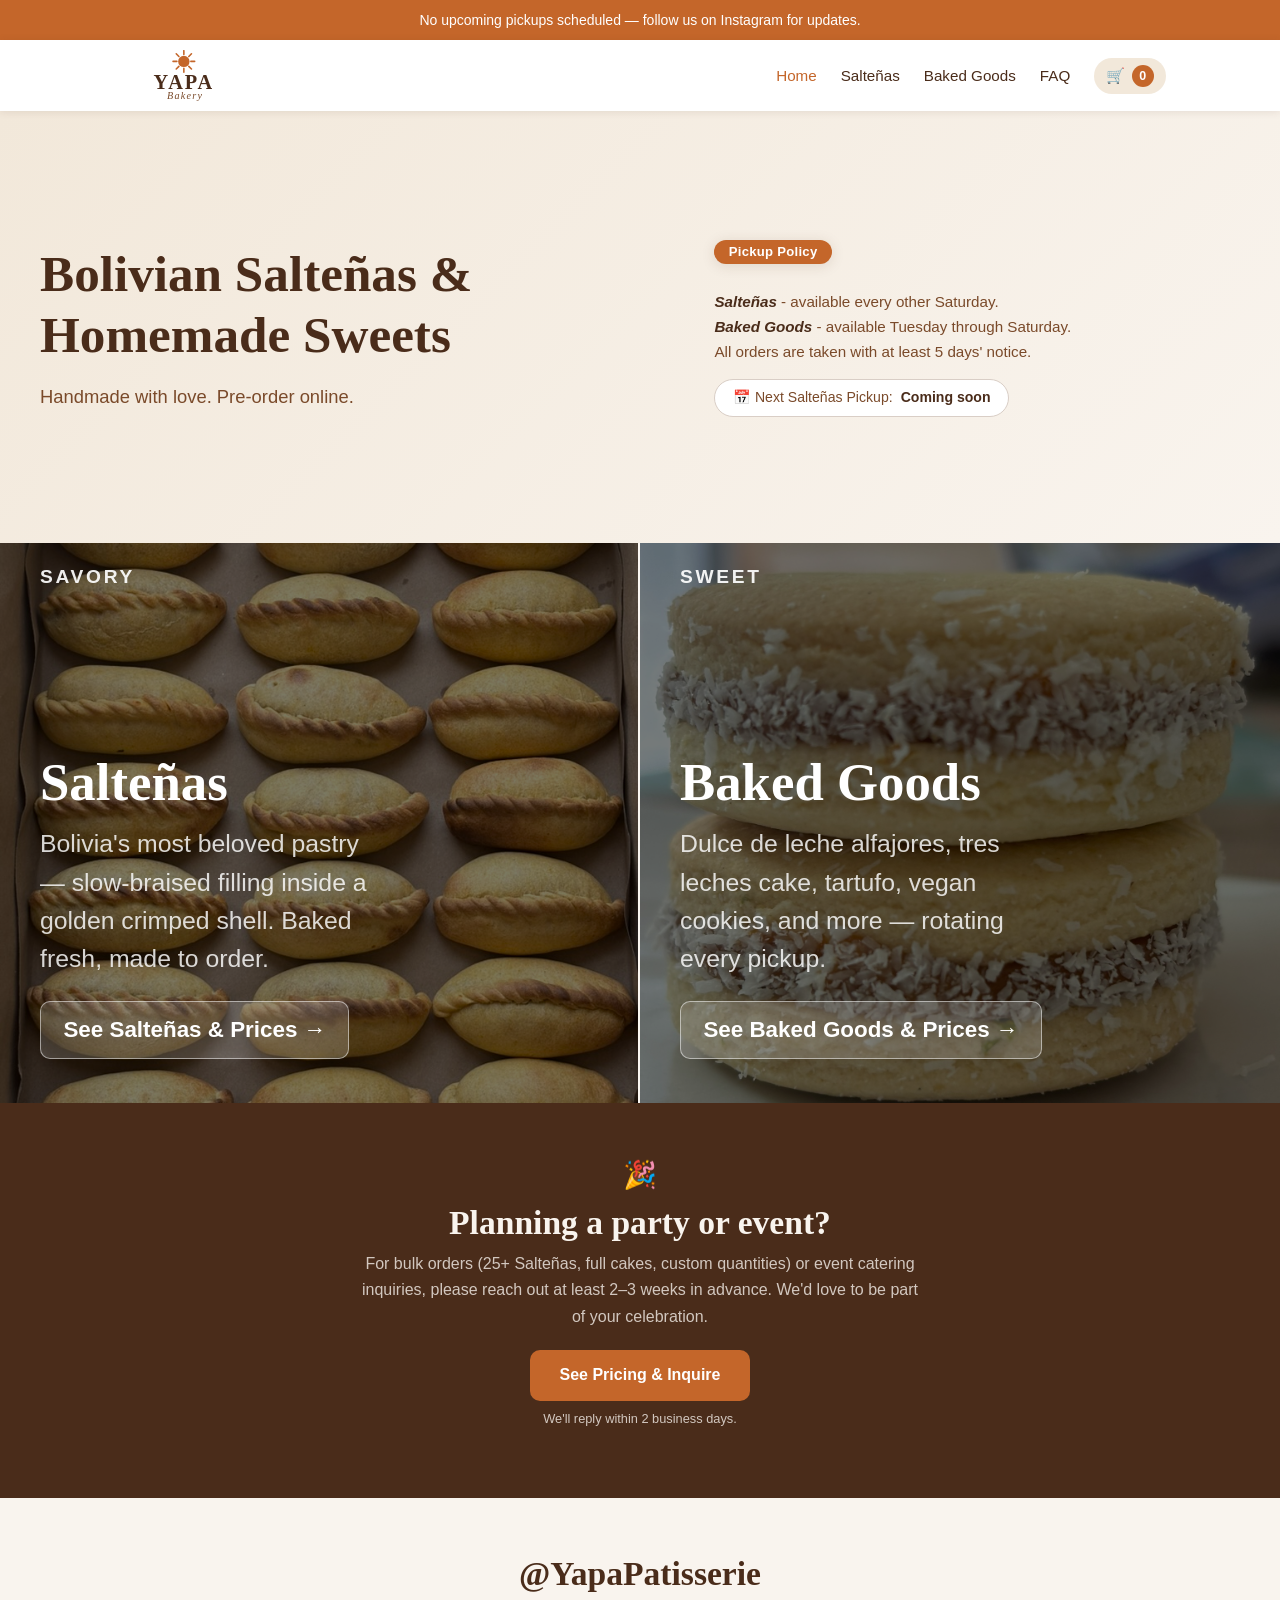
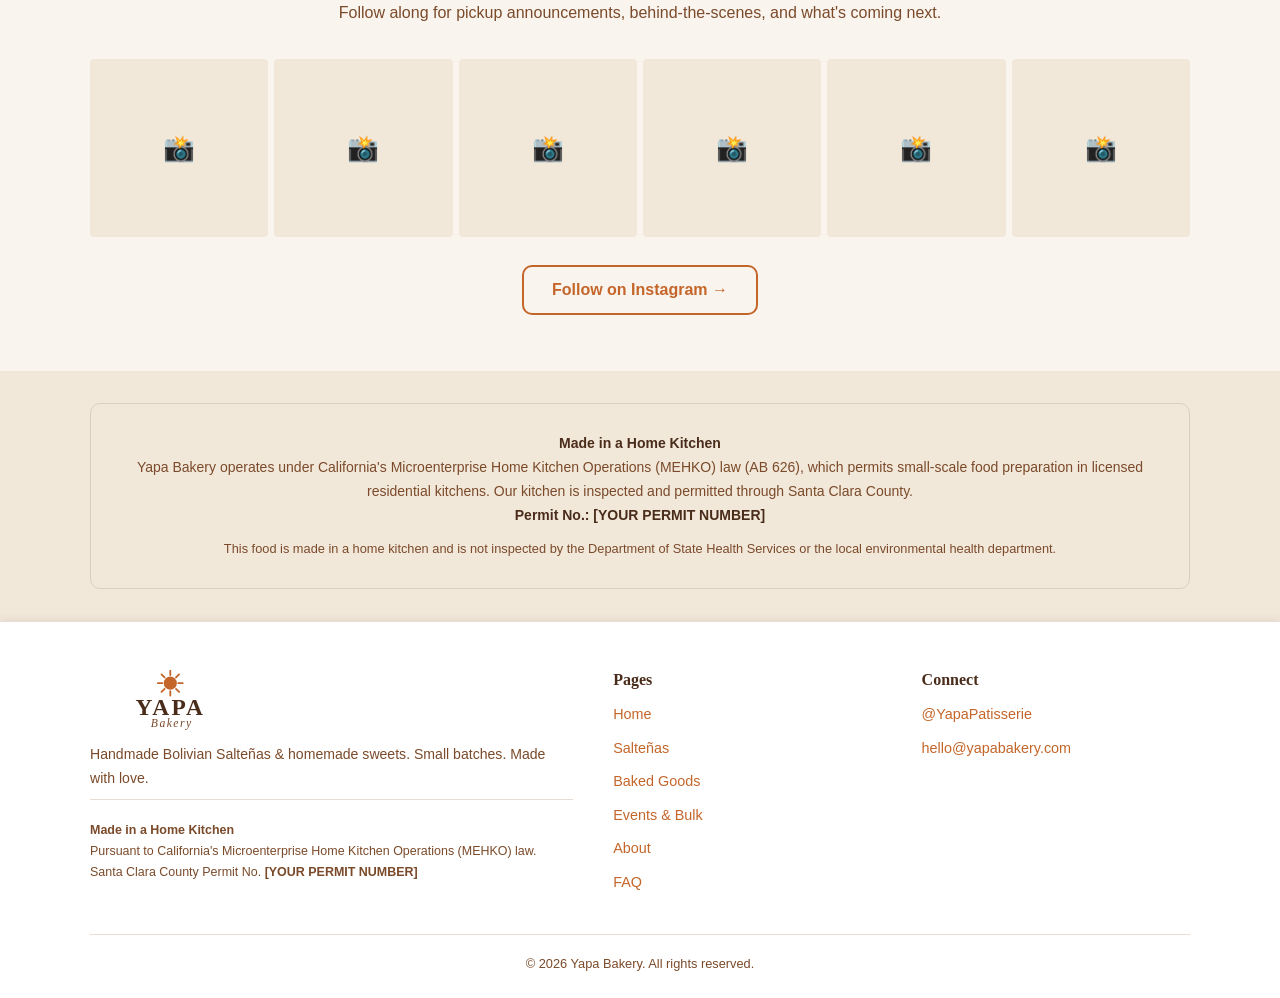
==== commit bd36ad27: "Make only Pickup Policy label a pill" ====
--- a/index.html
+++ b/index.html
@@ -41,7 +41,7 @@
           <p class="hero-intro">Handmade with love. Pre-order online.</p>
         </div>
         <div class="home-hero-col home-hero-right">
-          <p class="hero-policy"><strong>Pickup Policy:</strong><br><br><strong><em>Salteñas</em></strong> - available every other Saturday.<br><strong><em>Baked Goods</em></strong> - available Tuesday through Saturday.<br>All orders are taken with at least 5 days' notice.</p>
+          <p class="hero-policy"><span class="hero-policy-pill">Pickup Policy</span><br><br><strong><em>Salteñas</em></strong> - available every other Saturday.<br><strong><em>Baked Goods</em></strong> - available Tuesday through Saturday.<br>All orders are taken with at least 5 days' notice.</p>
           <div class="hero-pickup">
             📅 Next Salteñas Pickup: <strong id="hero-pickup-date">Loading…</strong>
           </div>
--- a/css/styles.css
+++ b/css/styles.css
@@ -837,6 +837,19 @@
   color: var(--brown);
 }
 
+.home-hero-plain .hero-policy-pill {
+  display: inline-block;
+  background: var(--terracotta);
+  color: var(--white);
+  border-radius: 999px;
+  padding: .35rem .9rem;
+  font-size: .82rem;
+  font-weight: 700;
+  letter-spacing: .02em;
+  line-height: 1;
+  box-shadow: var(--shadow);
+}
+
 .home-hero-plain .hero-pickup {
   background: var(--white);
   border-color: #d9cec6;
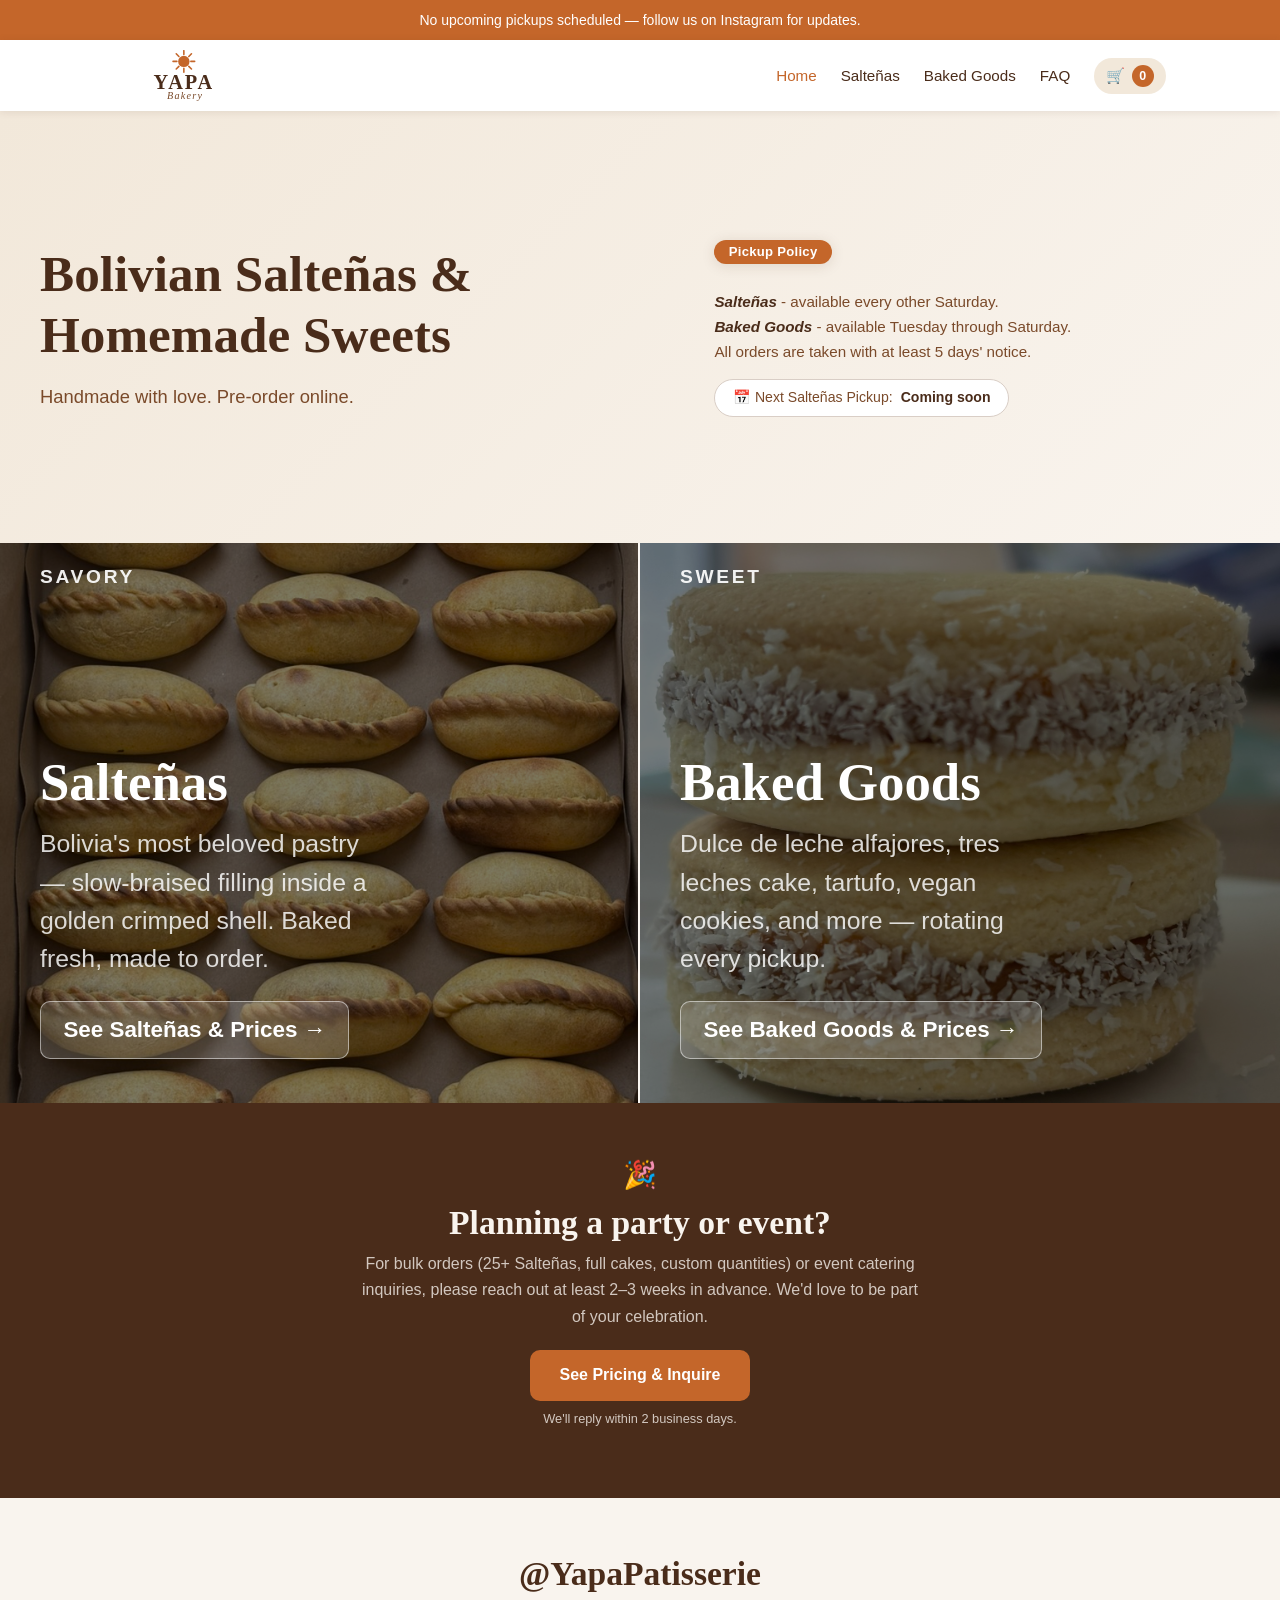
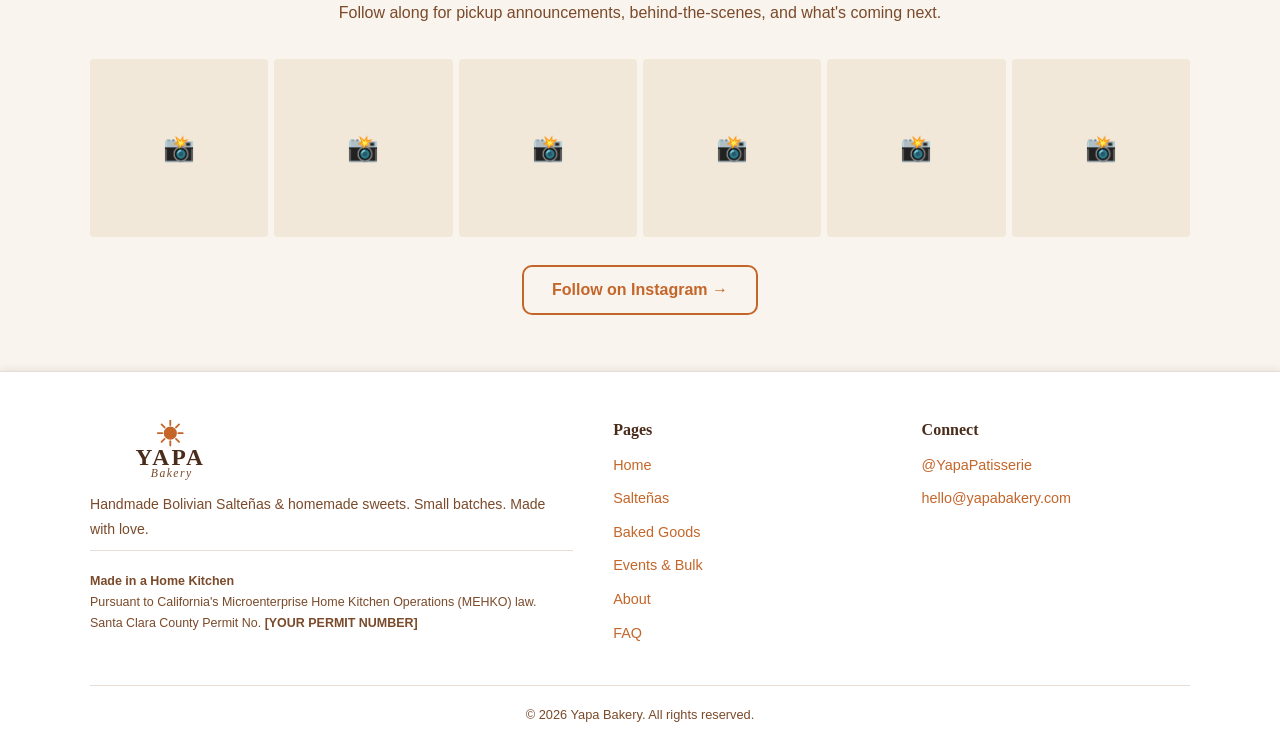
==== commit 702d2e9d: "Remove home MEHKO disclosure banner" ====
--- a/index.html
+++ b/index.html
@@ -104,22 +104,6 @@
       <a href="https://instagram.com/YapaPatisserie" target="_blank" rel="noopener" class="btn btn-outline">Follow on Instagram →</a>
     </section>
 
-    <!-- MEHKO Disclosure -->
-    <section class="section section-alt home-mehko-section">
-      <div class="section-inner">
-        <div class="mehko-notice">
-          <strong>Made in a Home Kitchen</strong><br>
-          Yapa Bakery operates under California's Microenterprise Home Kitchen Operations (MEHKO) law (AB 626),
-          which permits small-scale food preparation in licensed residential kitchens.
-          Our kitchen is inspected and permitted through Santa Clara County.<br>
-          <strong>Permit No.: [YOUR PERMIT NUMBER]</strong><br>
-          <span class="mehko-disclaimer">
-            This food is made in a home kitchen and is not inspected by the Department of State Health Services or the local environmental health department.
-          </span>
-        </div>
-      </div>
-    </section>
-
   </main>
 
   <!-- Footer -->
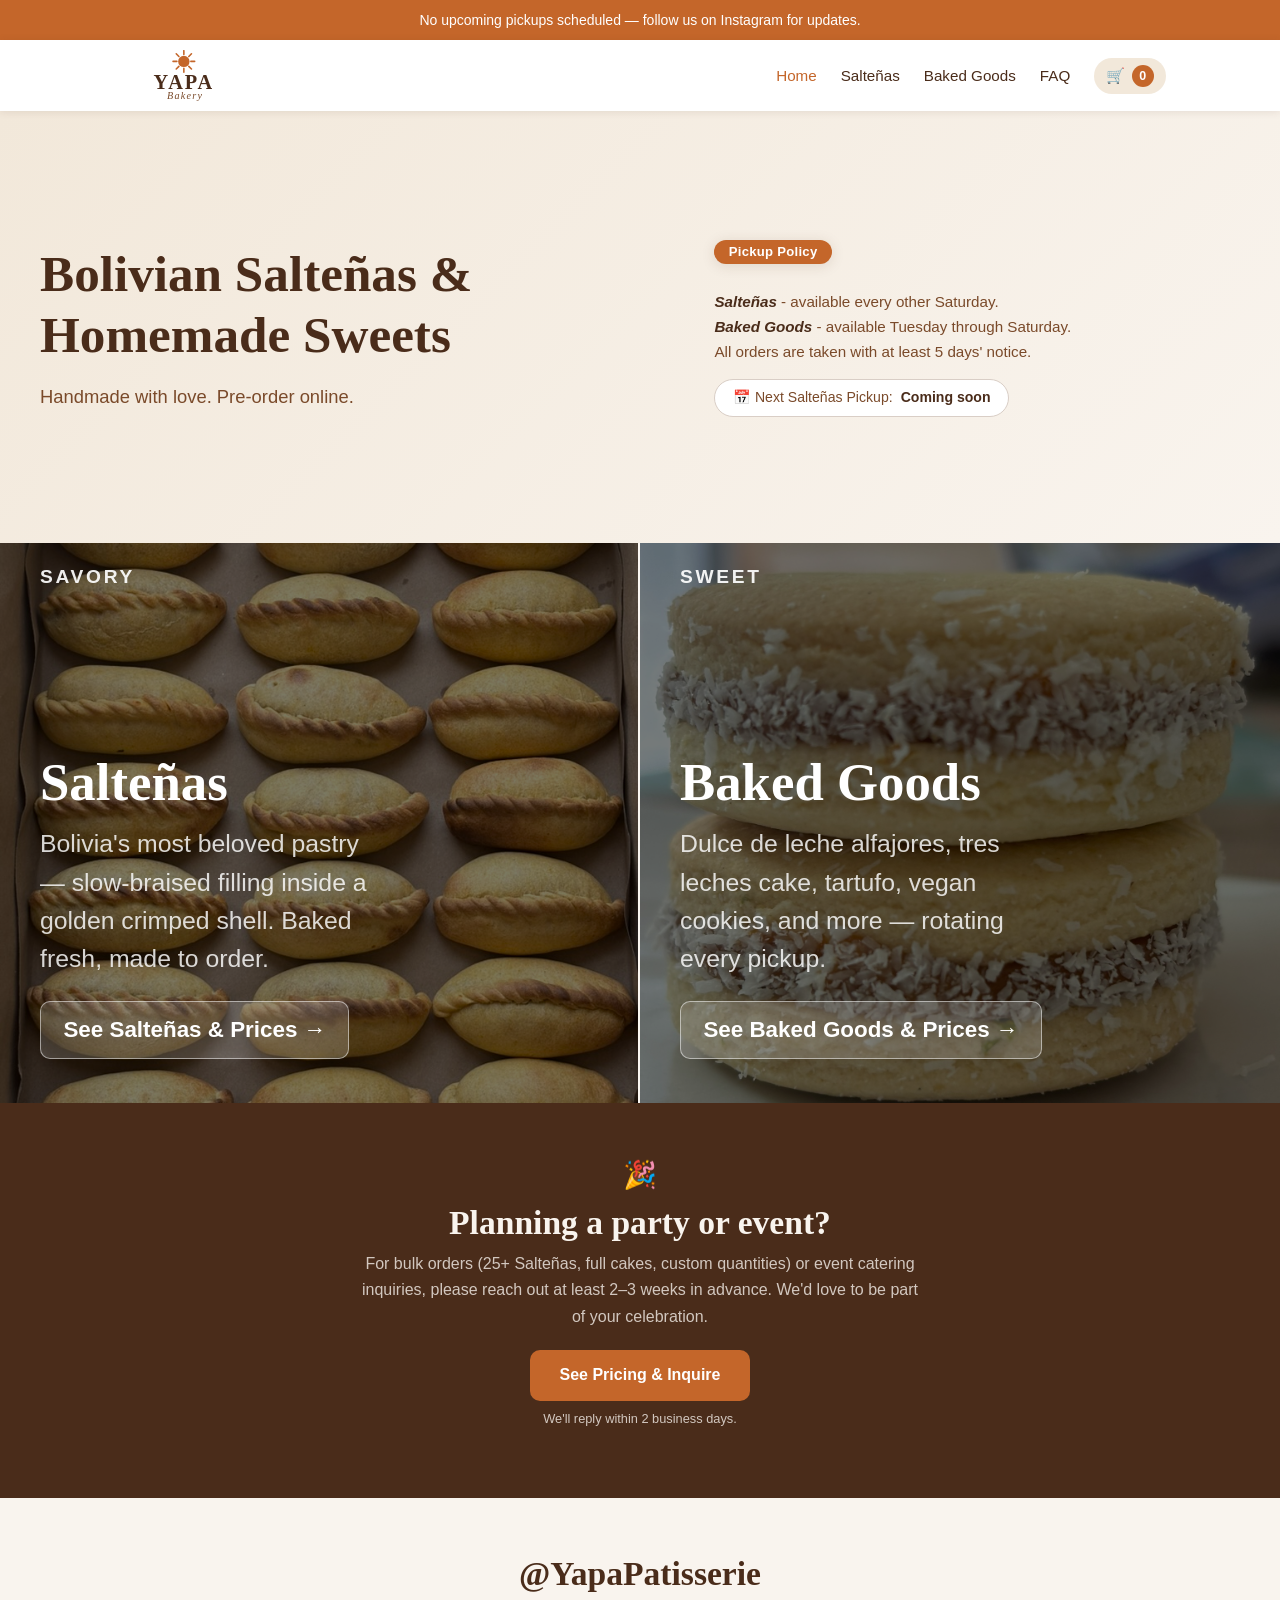
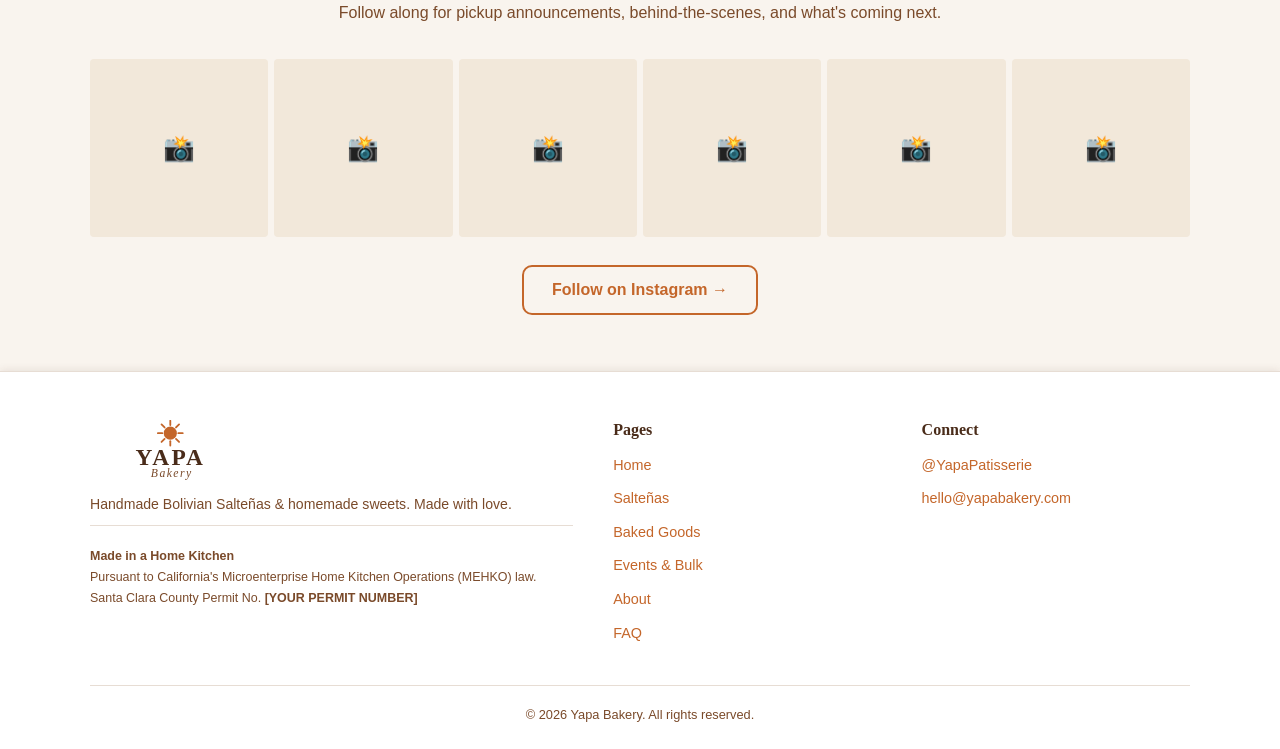
==== commit 0fffa033: "Remove 'Small batches' from footer banner" ====
--- a/index.html
+++ b/index.html
@@ -111,7 +111,7 @@
     <div class="footer-inner">
       <div>
         <img src="Images/yapa_logo_option_b.svg" alt="Yapa Bakery" class="footer-logo">
-        <p>Handmade Bolivian Salteñas &amp; homemade sweets. Small batches. Made with love.</p>
+        <p>Handmade Bolivian Salteñas &amp; homemade sweets. Made with love.</p>
         <p class="footer-mehko">
           <strong>Made in a Home Kitchen</strong><br>
           Pursuant to California's Microenterprise Home Kitchen Operations (MEHKO) law.<br>
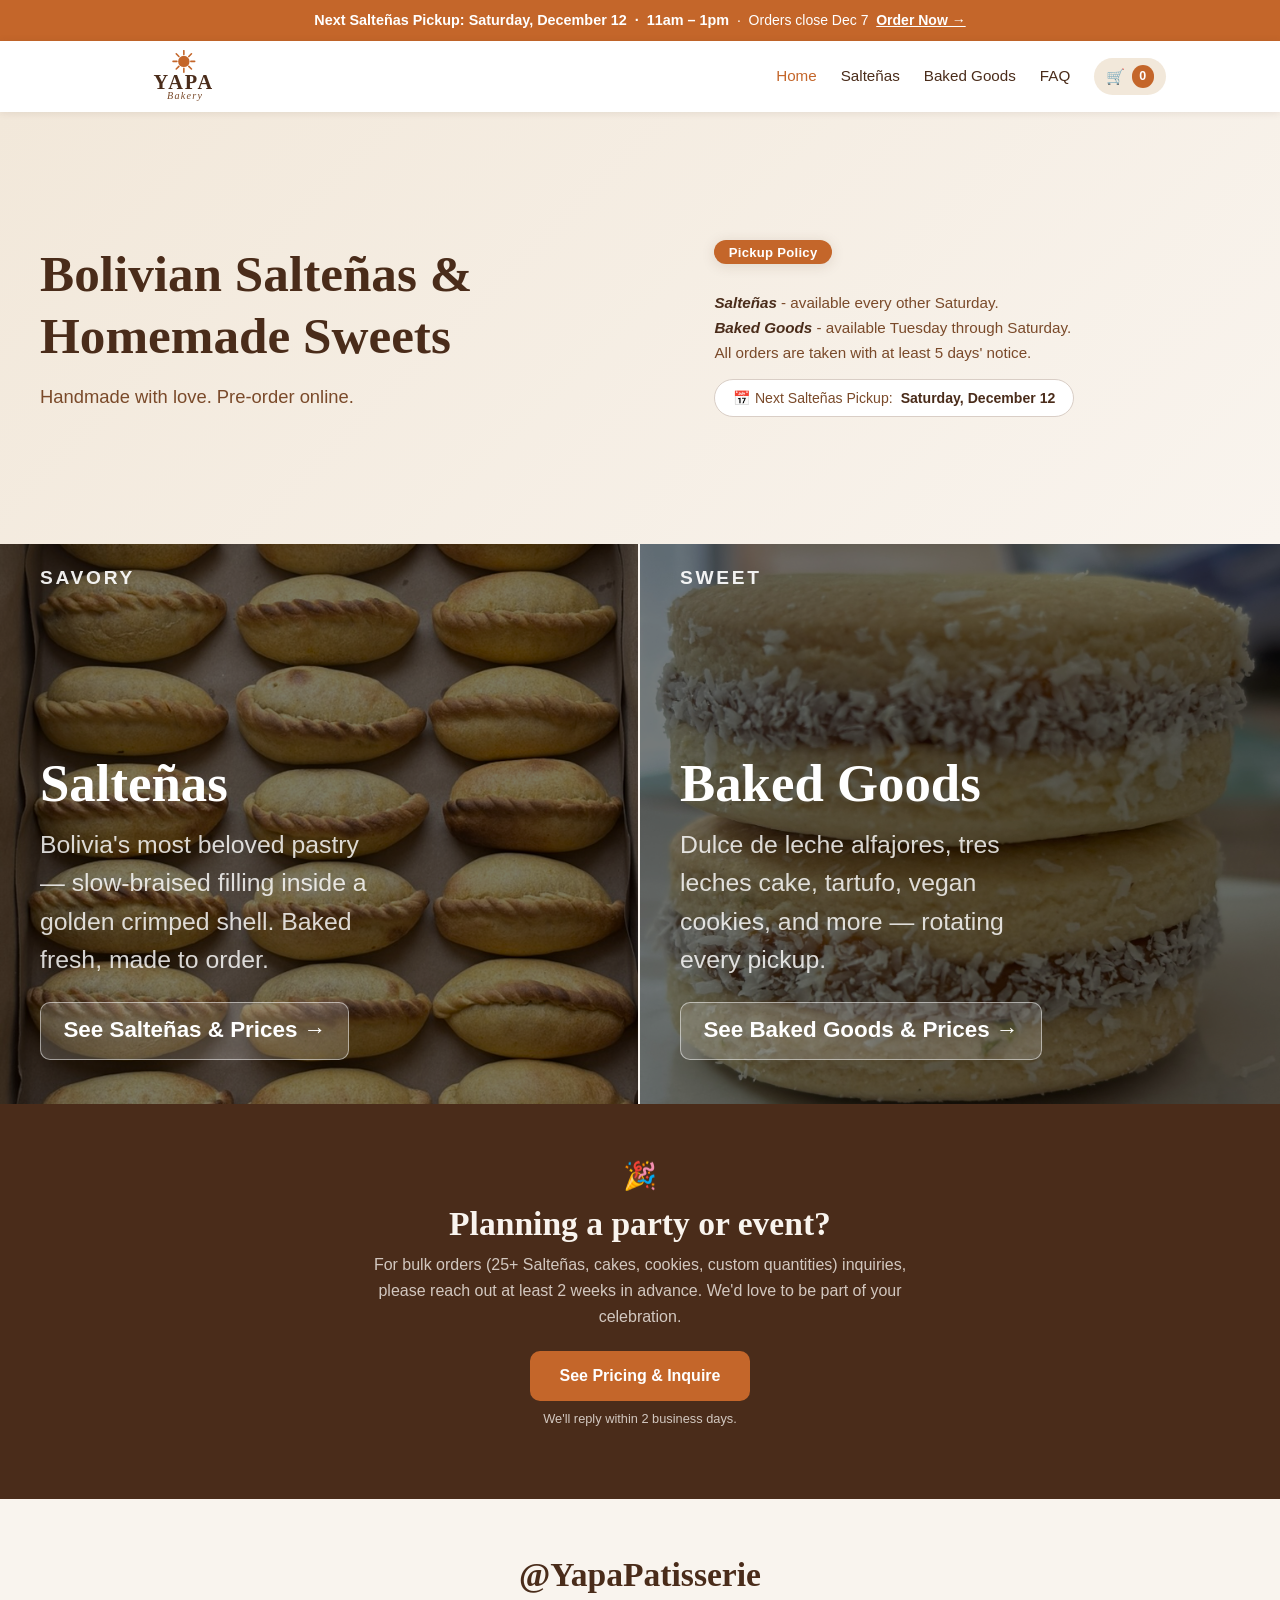
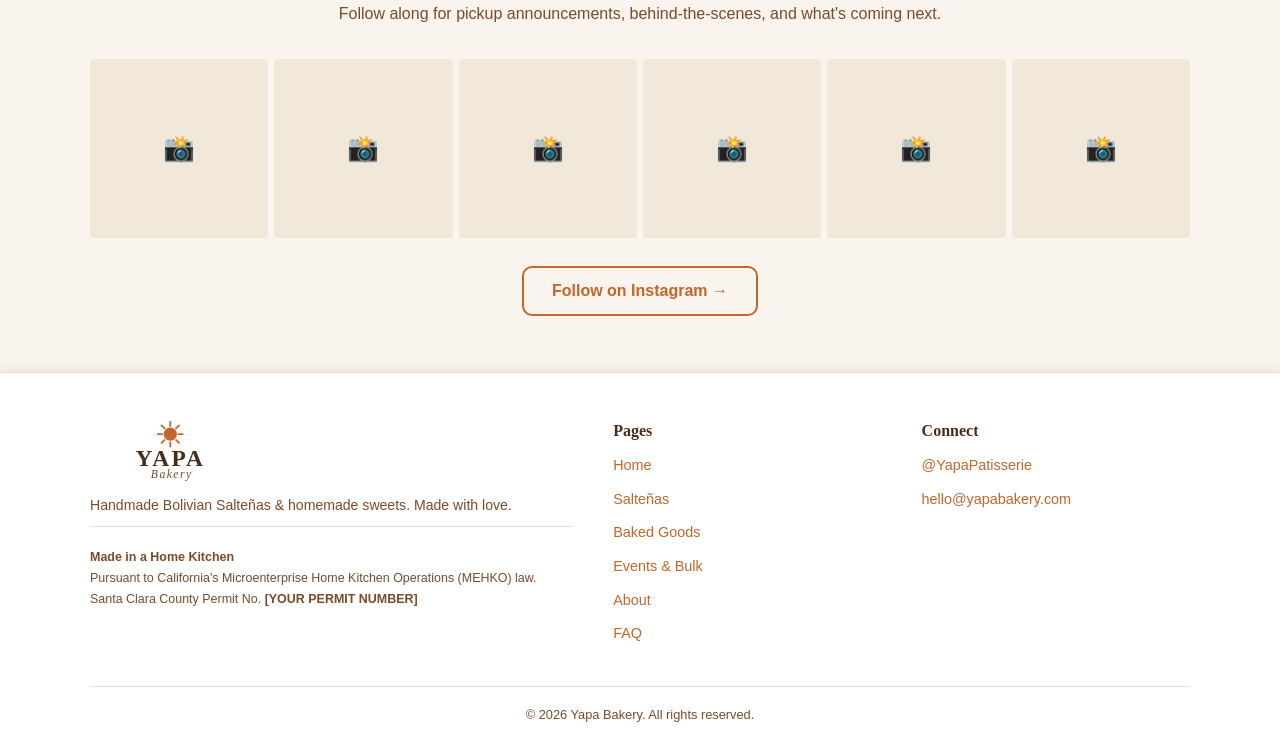
==== commit ef9d6354: "Security documentation and hardening improvements" ====
--- a/index.html
+++ b/index.html
@@ -78,7 +78,7 @@
     <section class="events-section">
       <div style="font-size: 1.7rem; margin-bottom: .35rem;">🎉</div>
       <h2>Planning a party or event?</h2>
-      <p>For bulk orders (25+ Salteñas, full cakes, custom quantities) or event catering inquiries, please reach out at least 2–3 weeks in advance. We'd love to be part of your celebration.</p>
+      <p>For bulk orders (25+ Salteñas, cakes, cookies, custom quantities) inquiries, please reach out at least 2 weeks in advance. We'd love to be part of your celebration.</p>
       <a href="events.html" class="btn btn-primary">See Pricing &amp; Inquire</a>
       <p style="font-size: .8rem; margin-top: .45rem;">We'll reply within 2 business days.</p>
     </section>
--- a/css/styles.css
+++ b/css/styles.css
@@ -494,6 +494,59 @@
 
 .cart-add-row .btn {
   white-space: nowrap;
+}
+
+.pickup-date-input-wrap {
+  position: relative;
+  width: 100%;
+  max-width: 100%;
+  overflow: hidden;
+}
+
+.pickup-date-input {
+  display: block;
+  width: 100%;
+  max-width: 100%;
+  min-height: 44px;
+  padding: .65rem 2.4rem .65rem .9rem;
+  border: 1.5px solid #d9cec6;
+  border-radius: var(--r);
+  font-size: 16px;
+  font-family: var(--font-sans);
+  background: var(--cream);
+  color: var(--brown);
+  -webkit-appearance: none;
+  appearance: none;
+}
+
+.pickup-date-input:focus {
+  outline: none;
+  border-color: var(--terracotta);
+}
+
+.pickup-date-input::-webkit-calendar-picker-indicator {
+  opacity: 0;
+  width: 2.2rem;
+  height: 100%;
+  position: absolute;
+  right: 0;
+  cursor: pointer;
+}
+
+.pickup-date-icon {
+  position: absolute;
+  right: .65rem;
+  top: 50%;
+  transform: translateY(-50%);
+  font-size: 1rem;
+  color: var(--terracotta);
+  pointer-events: none;
+}
+
+.pickup-date-error {
+  margin-top: .45rem;
+  font-size: .84rem;
+  color: #a53b1a;
 }
 
 .submit-btn-wrap { text-align: center; }
@@ -1258,22 +1311,33 @@
 
 /* ===== BAKED GOODS PAGE ===== */
 .quick-cart-bar {
-  max-width: var(--max);
-  margin: 1.5rem auto 0;
+  width: min(calc(100% - 2rem), 760px);
+  margin: 0;
   padding: 1rem 1.25rem;
   background: var(--white);
   border: 1px solid #e6d9cf;
   border-radius: var(--r);
-  box-shadow: var(--shadow);
+  box-shadow: var(--shadow-lg);
   display: flex;
   align-items: center;
   justify-content: space-between;
   gap: 1rem;
+  position: fixed;
+  left: 50%;
+  bottom: 1rem;
+  transform: translateX(-50%);
+  z-index: 120;
 }
 
 .quick-cart-copy {
   font-size: 1rem;
   color: var(--muted);
+}
+
+.quick-cart-actions {
+  display: inline-flex;
+  gap: .65rem;
+  align-items: center;
 }
 
 .quick-cart-copy strong {
@@ -1338,6 +1402,7 @@
   background: var(--cream);
   color: var(--brown);
   font-weight: 700;
+  font-size: 1rem;
 }
 
 .quick-qty-input:focus {
@@ -1352,16 +1417,243 @@
   font-style: italic;
 }
 
+.qty-stepper {
+  display: inline-flex;
+  align-items: center;
+  border: 1.5px solid #d9cec6;
+  border-radius: var(--r);
+  overflow: hidden;
+  background: var(--cream);
+}
+
+.qty-stepper .quick-qty-input,
+.qty-stepper .qty-input,
+.qty-stepper .mini-cart-item-controls input {
+  border: 0;
+  border-left: 1px solid #d9cec6;
+  border-right: 1px solid #d9cec6;
+  border-radius: 0;
+  width: 56px;
+  padding: .4rem .3rem;
+  margin: 0;
+  background: transparent;
+}
+
+.qty-stepper-btn {
+  border: 0;
+  background: transparent;
+  color: var(--brown);
+  width: 32px;
+  height: 34px;
+  font-size: 1.2rem;
+  font-weight: 700;
+  line-height: 1;
+  cursor: pointer;
+}
+
+.qty-stepper-btn:hover {
+  background: #efe2d8;
+}
+
+.qty-stepper-btn:active {
+  background: #e7d7cb;
+}
+
+.qty-stepper-sm .qty-stepper-btn {
+  width: 30px;
+  height: 32px;
+}
+
+.mini-cart-overlay {
+  position: fixed;
+  inset: 0;
+  background: rgba(44, 27, 16, .46);
+  z-index: 128;
+}
+
+.cart-toast {
+  position: fixed;
+  left: 50%;
+  bottom: 5.8rem;
+  transform: translateX(-50%) translateY(8px);
+  background: var(--brown);
+  color: var(--cream);
+  border: 1px solid rgba(255, 255, 255, .2);
+  border-radius: 999px;
+  padding: .55rem 1rem;
+  font-size: .88rem;
+  font-weight: 600;
+  opacity: 0;
+  pointer-events: none;
+  transition: opacity .2s ease, transform .2s ease;
+  z-index: 127;
+}
+
+.cart-toast.show {
+  opacity: 1;
+  transform: translateX(-50%) translateY(0);
+}
+
+.mini-cart-drawer {
+  position: fixed;
+  top: 0;
+  right: 0;
+  height: 100vh;
+  width: min(430px, 92vw);
+  background: var(--white);
+  box-shadow: -8px 0 32px rgba(36, 21, 11, .22);
+  z-index: 129;
+  display: flex;
+  flex-direction: column;
+  transform: translateX(100%);
+  transition: transform .25s ease;
+}
+
+.mini-cart-drawer.open {
+  transform: translateX(0);
+}
+
+.mini-cart-header {
+  display: flex;
+  align-items: center;
+  justify-content: space-between;
+  padding: 1rem 1.1rem;
+  border-bottom: 1px solid #ebded4;
+}
+
+.mini-cart-header h2 {
+  font-size: 1.35rem;
+}
+
+.mini-cart-close {
+  border: 0;
+  background: transparent;
+  font-size: 1.9rem;
+  line-height: 1;
+  color: var(--muted);
+  cursor: pointer;
+}
+
+.mini-cart-body {
+  flex: 1;
+  overflow-y: auto;
+  padding: .65rem 1.1rem 1rem;
+}
+
+.mini-cart-item {
+  display: grid;
+  grid-template-columns: 1fr auto;
+  gap: .35rem .7rem;
+  padding: .8rem 0;
+  border-bottom: 1px solid #f1e8e2;
+}
+
+.mini-cart-item-name {
+  font-weight: 600;
+  color: var(--brown);
+  font-size: .95rem;
+}
+
+.mini-cart-item-price {
+  color: var(--terracotta);
+  font-weight: 700;
+  font-size: .9rem;
+}
+
+.mini-cart-item-controls {
+  grid-column: 1 / -1;
+  display: flex;
+  align-items: center;
+  justify-content: space-between;
+  gap: .65rem;
+}
+
+.mini-cart-item-controls input {
+  width: 56px;
+  text-align: center;
+  padding: .38rem .5rem;
+  border: 0;
+  border-radius: 0;
+  background: var(--cream);
+  color: var(--brown);
+  font-weight: 700;
+  font-size: 1rem;
+}
+
+.mini-cart-item-remove {
+  border: 0;
+  background: transparent;
+  color: var(--muted);
+  font-weight: 700;
+  font-size: .85rem;
+  cursor: pointer;
+  text-transform: uppercase;
+  letter-spacing: .04em;
+}
+
+.mini-cart-empty {
+  color: var(--muted);
+  margin-top: 1rem;
+}
+
+.mini-cart-footer {
+  border-top: 1px solid #ebded4;
+  padding: .95rem 1.1rem 1.1rem;
+  display: grid;
+  gap: .8rem;
+}
+
+.mini-cart-subtotal {
+  color: var(--muted);
+  font-size: .95rem;
+}
+
+.mini-cart-subtotal strong {
+  color: var(--brown);
+  font-family: var(--font-serif);
+  font-size: 1.2rem;
+}
+
 @media (max-width: 700px) {
   .quick-cart-bar {
-    margin: 1rem 1rem 0;
-    flex-direction: column;
-    align-items: stretch;
+    width: calc(100% - 1rem);
+    left: .5rem;
+    right: .5rem;
+    transform: none;
+    bottom: .5rem;
+    padding: .8rem .9rem;
+    display: grid;
+    grid-template-columns: 1fr;
+    text-align: left;
+  }
+
+  .quick-cart-actions {
+    display: grid;
+    grid-template-columns: 1fr 1fr;
+  }
+
+  .cart-toast {
+    left: .75rem;
+    right: .75rem;
+    transform: translateY(8px);
     text-align: center;
+    border-radius: var(--r);
+    bottom: 5.2rem;
   }
 
-  .quick-cart-bar .btn {
+  .cart-toast.show {
+    transform: translateY(0);
+  }
+
+  .quick-qty-input,
+  .qty-stepper .qty-input,
+  .mini-cart-item-controls input {
+    font-size: 16px;
+  }
+
+  .quick-cart-actions .btn {
     width: 100%;
+    text-align: center;
   }
 
   .cart-add-row {
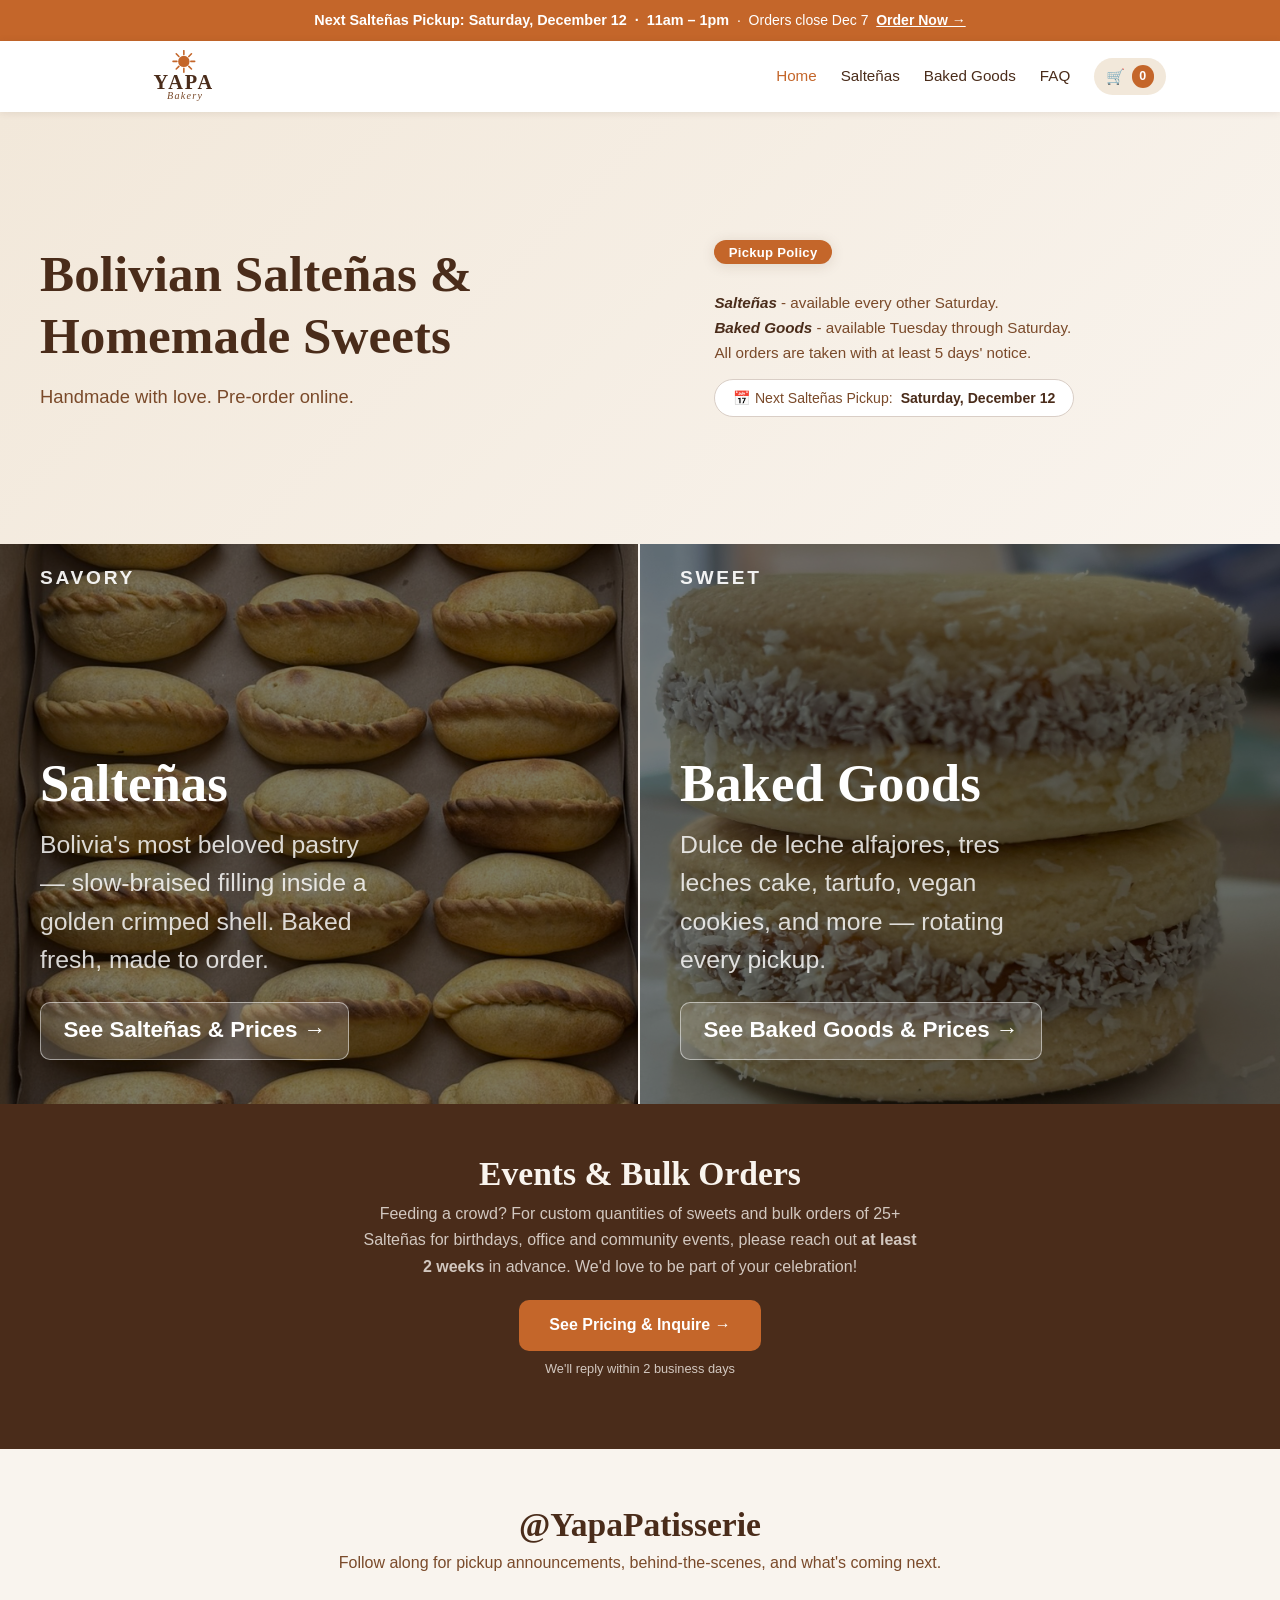
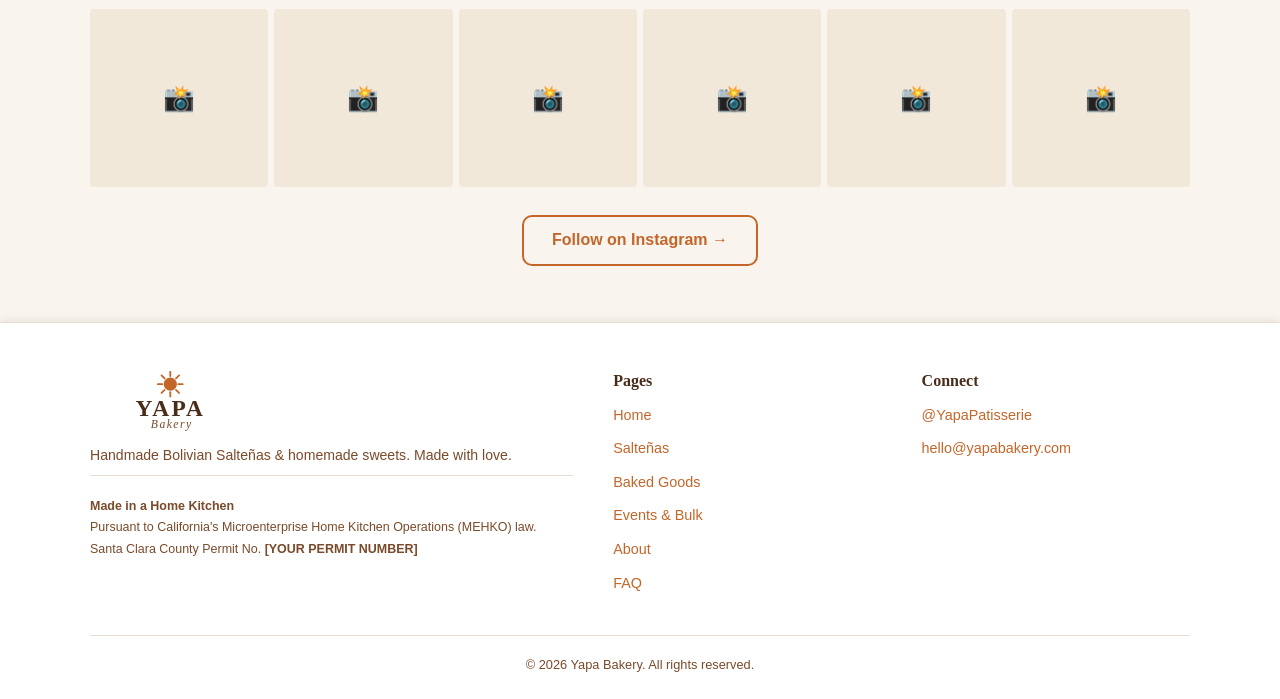
==== commit 9c9b5bf1: "Make Events & Bulk banners consistent across pages" ====
--- a/index.html
+++ b/index.html
@@ -74,13 +74,12 @@
 
     </div>
 
-    <!-- Planning a Party or Event -->
+    <!-- Events & Bulk -->
     <section class="events-section">
-      <div style="font-size: 1.7rem; margin-bottom: .35rem;">🎉</div>
-      <h2>Planning a party or event?</h2>
-      <p>For bulk orders (25+ Salteñas, cakes, cookies, custom quantities) inquiries, please reach out at least 2 weeks in advance. We'd love to be part of your celebration.</p>
-      <a href="events.html" class="btn btn-primary">See Pricing &amp; Inquire</a>
-      <p style="font-size: .8rem; margin-top: .45rem;">We'll reply within 2 business days.</p>
+      <h2>Events &amp; Bulk Orders</h2>
+      <p>Feeding a crowd? For custom quantities of sweets and bulk orders of 25+ Salteñas for birthdays, office and community events, please reach out <b>at least 2 weeks</b> in advance. We'd love to be part of your celebration!</p>
+      <a href="events.html" class="btn btn-primary">See Pricing &amp; Inquire →</a>
+      <p style="font-size: .8rem; margin-top: .45rem;">We'll reply within 2 business days</p>
     </section>
 
     <!-- ── Instagram ── -->
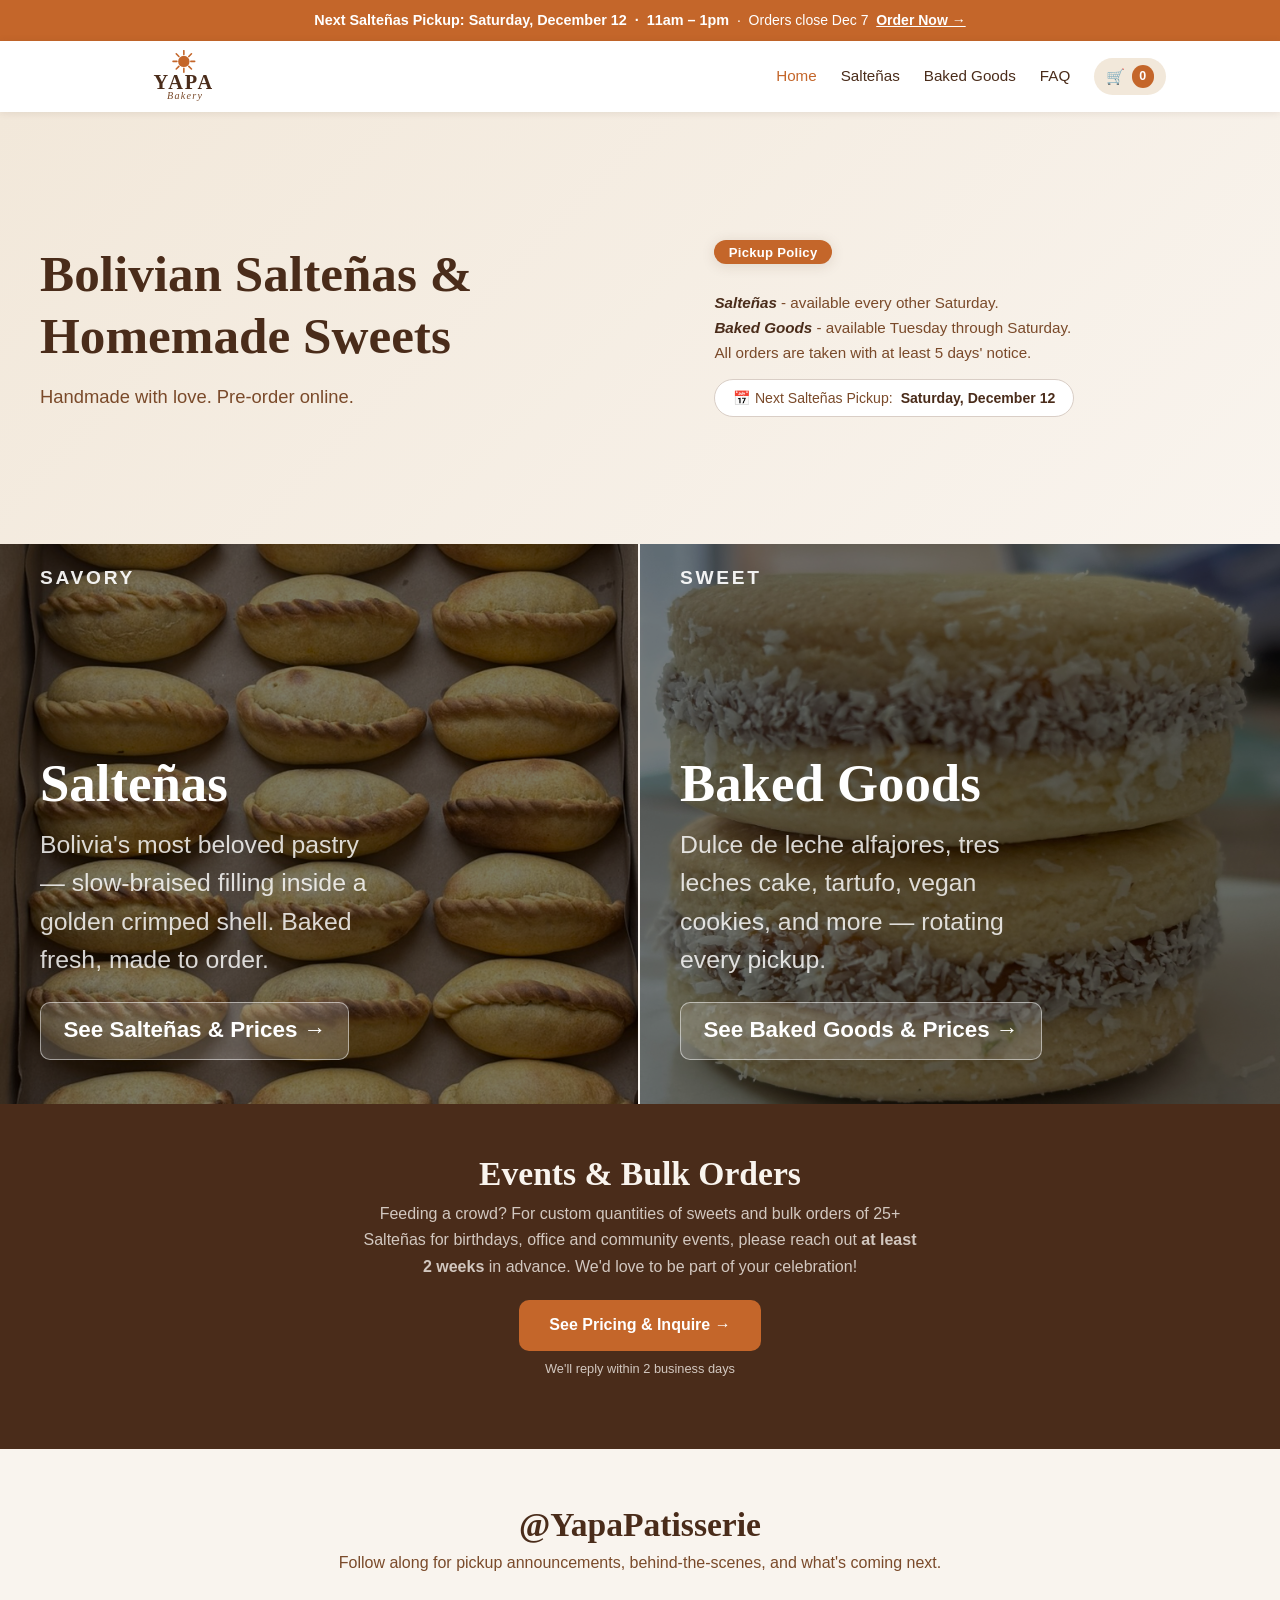
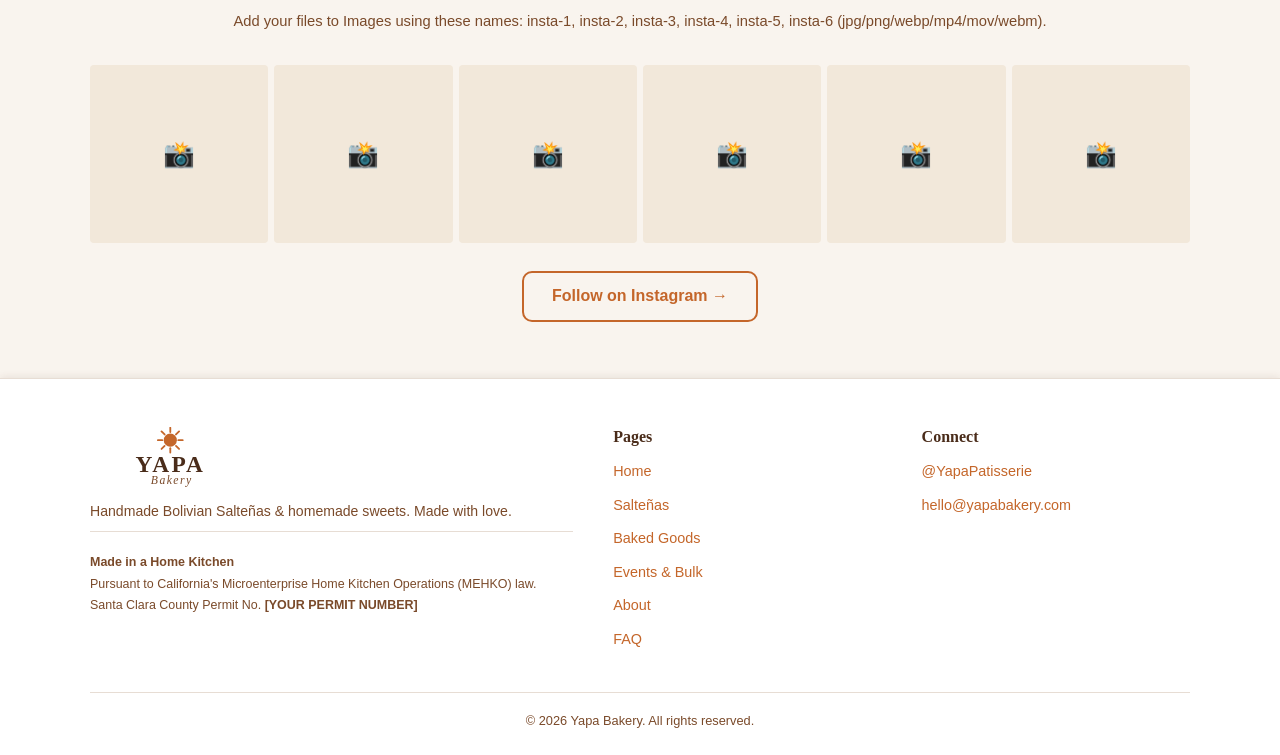
==== commit a53a2fc2: "Add safe local Instagram media slots with photo/video support" ====
--- a/index.html
+++ b/index.html
@@ -86,21 +86,9 @@
     <section class="insta-section">
       <h2>@YapaPatisserie</h2>
       <p>Follow along for pickup announcements, behind-the-scenes, and what's coming next.</p>
-      <!--
-        TO ADD YOUR INSTAGRAM FEED:
-        1. Go to behold.so → create a free account
-        2. Connect your @YapaPatisserie account
-        3. Copy the embed code and replace the placeholder grid below
-      -->
-      <div class="insta-grid">
-        <div class="insta-item">📸</div>
-        <div class="insta-item">📸</div>
-        <div class="insta-item">📸</div>
-        <div class="insta-item">📸</div>
-        <div class="insta-item">📸</div>
-        <div class="insta-item">📸</div>
-      </div>
-      <a href="https://instagram.com/YapaPatisserie" target="_blank" rel="noopener" class="btn btn-outline">Follow on Instagram →</a>
+      <p class="insta-helper">Add your files to Images using these names: insta-1, insta-2, insta-3, insta-4, insta-5, insta-6 (jpg/png/webp/mp4/mov/webm).</p>
+      <div class="insta-grid" id="insta-feed" aria-live="polite"></div>
+      <a href="https://instagram.com/YapaPatisserie" target="_blank" rel="noopener noreferrer" class="btn btn-outline">Follow on Instagram →</a>
     </section>
 
   </main>
--- a/css/styles.css
+++ b/css/styles.css
@@ -1170,6 +1170,11 @@
 }
 .insta-section h2 { margin-bottom: .35rem; }
 .insta-section > p { margin-bottom: 2rem; }
+.insta-helper {
+  max-width: 820px;
+  margin: 0 auto 1rem;
+  font-size: .92rem;
+}
 .insta-grid {
   display: grid;
   grid-template-columns: repeat(6, 1fr);
@@ -1187,10 +1192,28 @@
   justify-content: center;
   font-size: 1.6rem;
   color: var(--muted);
+  text-decoration: none;
+  position: relative;
   transition: opacity .2s, transform .2s;
 }
 .insta-item:hover { opacity: .85; transform: scale(1.03); }
 .insta-item img { width: 100%; height: 100%; object-fit: cover; }
+.insta-item video { width: 100%; height: 100%; object-fit: cover; }
+.insta-item.is-video::after {
+  content: '▶';
+  position: absolute;
+  bottom: .45rem;
+  right: .45rem;
+  width: 1.6rem;
+  height: 1.6rem;
+  border-radius: 999px;
+  display: grid;
+  place-items: center;
+  background: rgba(0, 0, 0, .56);
+  color: #fff;
+  font-size: .75rem;
+  pointer-events: none;
+}
 
 /* ===== SALTEÑAS PAGE ===== */
 .saltenas-hero .hero-bg {
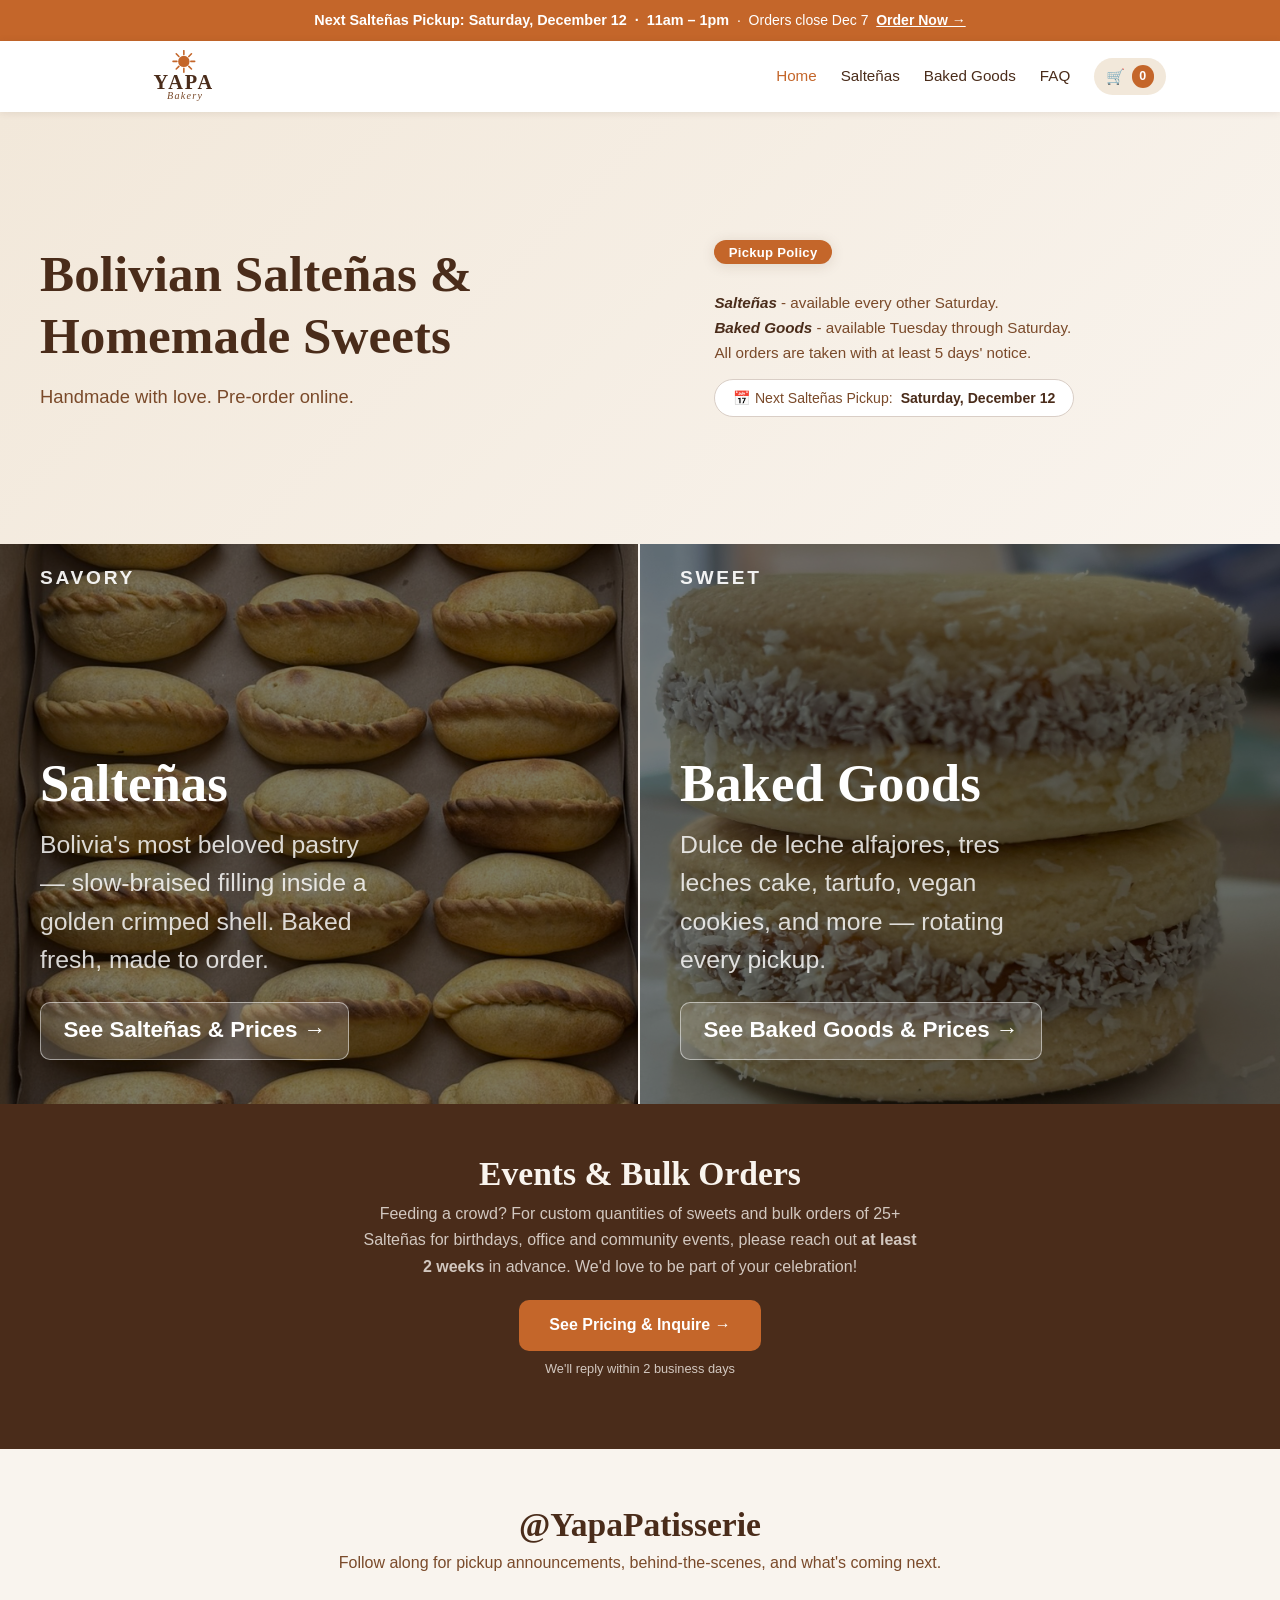
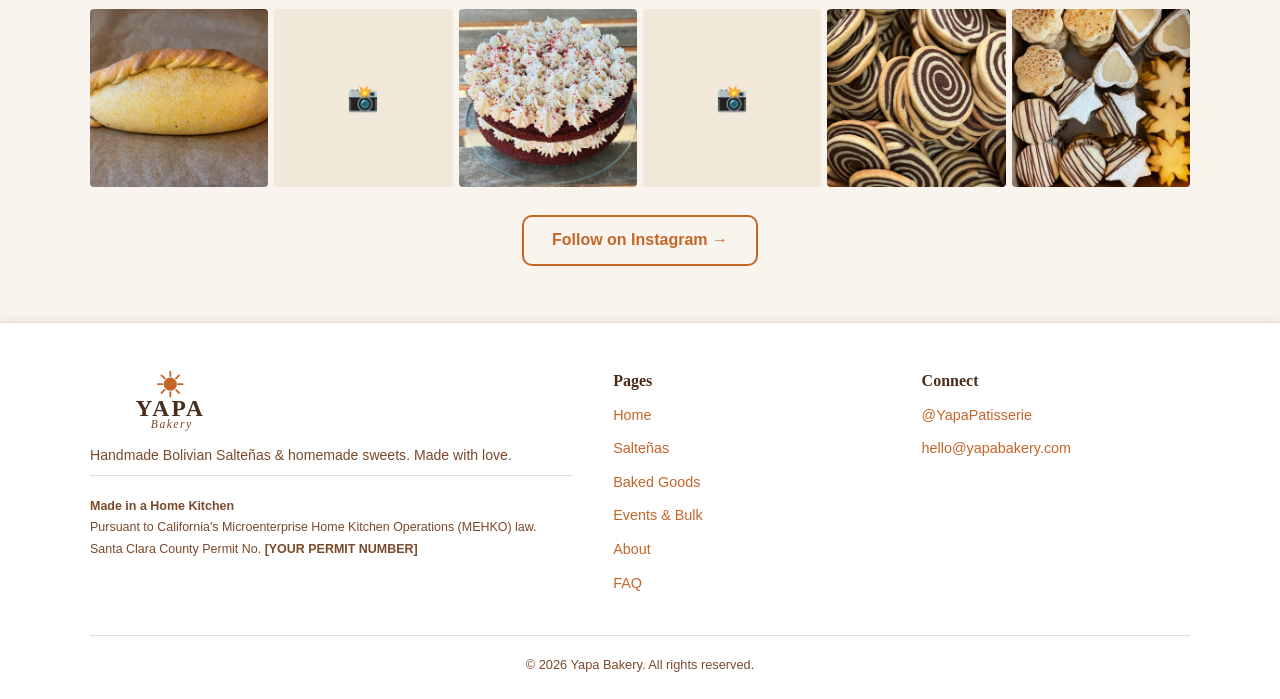
==== commit bfa09961: "Remove Instagram upload helper text from homepage" ====
--- a/index.html
+++ b/index.html
@@ -86,7 +86,6 @@
     <section class="insta-section">
       <h2>@YapaPatisserie</h2>
       <p>Follow along for pickup announcements, behind-the-scenes, and what's coming next.</p>
-      <p class="insta-helper">Add your files to Images using these names: insta-1, insta-2, insta-3, insta-4, insta-5, insta-6 (jpg/png/webp/mp4/mov/webm).</p>
       <div class="insta-grid" id="insta-feed" aria-live="polite"></div>
       <a href="https://instagram.com/YapaPatisserie" target="_blank" rel="noopener noreferrer" class="btn btn-outline">Follow on Instagram →</a>
     </section>
--- a/css/styles.css
+++ b/css/styles.css
@@ -1170,11 +1170,6 @@
 }
 .insta-section h2 { margin-bottom: .35rem; }
 .insta-section > p { margin-bottom: 2rem; }
-.insta-helper {
-  max-width: 820px;
-  margin: 0 auto 1rem;
-  font-size: .92rem;
-}
 .insta-grid {
   display: grid;
   grid-template-columns: repeat(6, 1fr);
